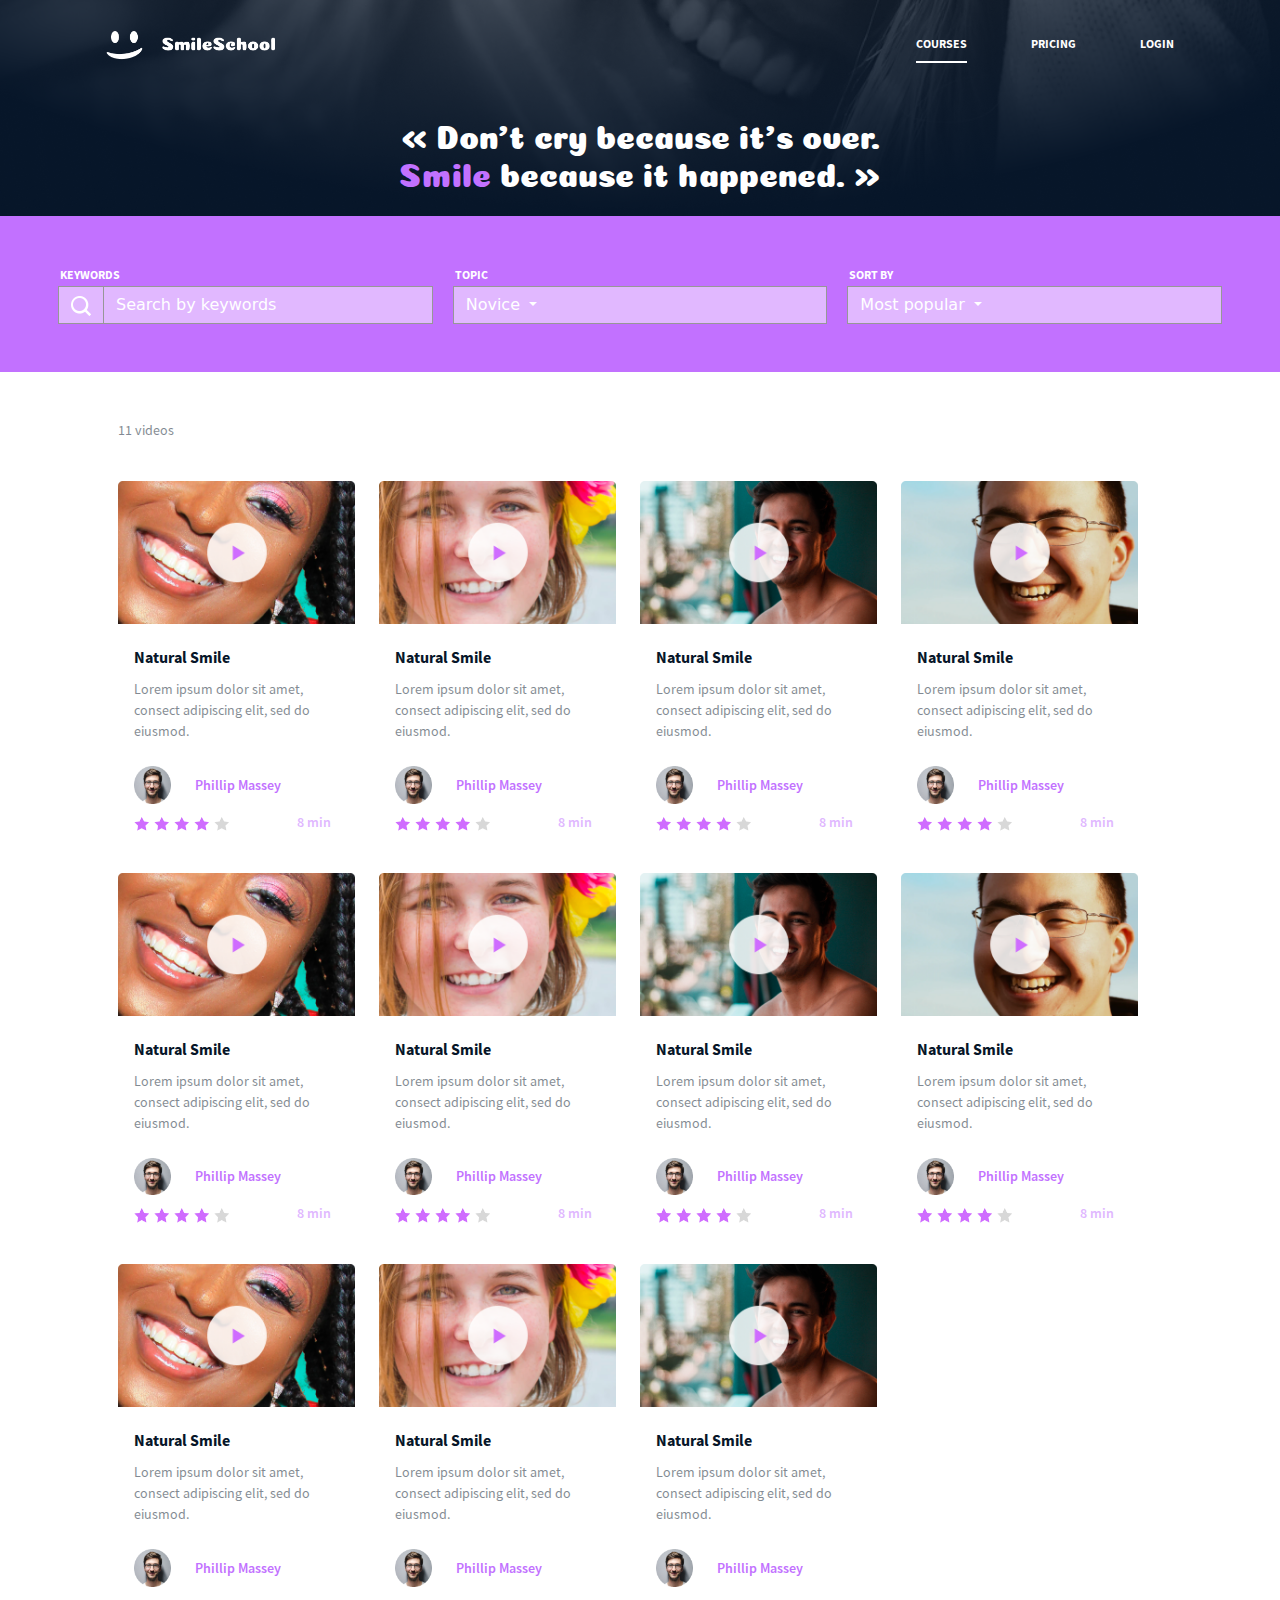
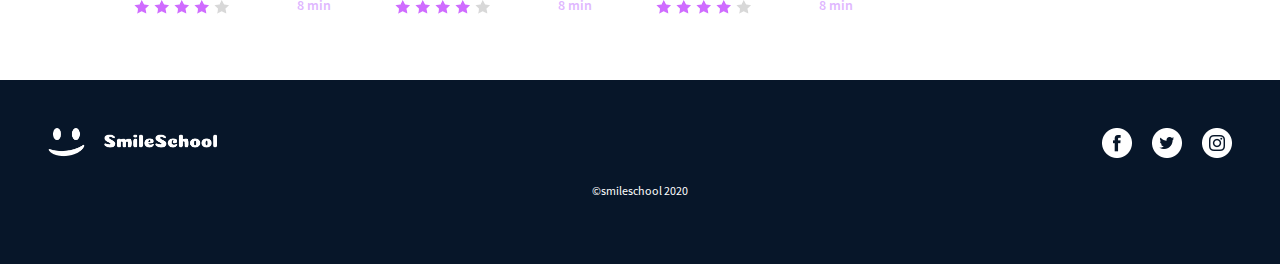
==== 0-courses.html @ b431f972 "nav bar fixes" ====
<!DOCTYPE html>
<html lang="en">

<head>
  <meta charset="UTF-8">
  <meta name="viewport" content="width=device-width, initial-scale=1.0">
  <title>Document</title>
  <link rel="stylesheet" href="styles.css">
  <link href="https://fonts.googleapis.com/css?family=Source+Sans+Pro&display=swap" rel="stylesheet">
  <link href="https://fonts.googleapis.com/css?family=Coiny&display=swap" rel="stylesheet">

  <script src="https://code.jquery.com/jquery-3.4.1.min.js"
    integrity="sha256-CSXorXvZcTkaix6Yvo6HppcZGetbYMGWSFlBw8HfCJo=" crossorigin="anonymous"></script>
  <script src="https://cdn.jsdelivr.net/npm/bootstrap@5.3.3/dist/js/bootstrap.bundle.min.js"
    integrity="sha384-YvpcrYf0tY3lHB60NNkmXc5s9fDVZLESaAA55NDzOxhy9GkcIdslK1eN7N6jIeHz"
    crossorigin="anonymous"></script>
  <script src="https://cdnjs.cloudflare.com/ajax/libs/popper.js/1.12.9/umd/popper.min.js"
    integrity="sha384-ApNbgh9B+Y1QKtv3Rn7W3mgPxhU9K/ScQsAP7hUibX39j7fakFPskvXusvfa0b4Q"
    crossorigin="anonymous"></script>

  <link href="https://cdn.jsdelivr.net/npm/bootstrap@5.3.3/dist/css/bootstrap.min.css" rel="stylesheet"
    integrity="sha384-QWTKZyjpPEjISv5WaRU9OFeRpok6YctnYmDr5pNlyT2bRjXh0JMhjY6hW+ALEwIH" crossorigin="anonymous">
</head>

<body>
  <!--Header-->
  <header class="jumbotron" style="background: url(images/couses-bg.png) center no-repeat;
    background-size: cover;
    height: 216px;">

    <nav class="navbar p-4">
      <div class="container">
        <a class="navbar-brand border-0 mx-4" href="0-homepage.html"><img src="images/logo.png" alt="Logo"></a>
        <ul class="nav nav-underline justify-content-end">
          <li class="nav-item mx-4">
            <a href="0-courses.html" class="nav-link active text-white">COURSES</a>
          </li>
          <li class="nav-item mx-4">
            <a href="0-pricing.html" class="nav-link text-white">PRICING</a>
          </li>
          <li class="nav-item mx-4">
            <a href="link" class="nav-link text-white">LOGIN</a>
          </li>
        </ul>
      </div>
    </nav>

    <!--Banner-->

    <div class="banner container">
      <div class="dont-cry-smile row-center mt-4">
        <h1 class="text-center">« Don’t cry because it’s over.<br>
          <span class="smile-quote">Smile</span> because it happened. »
        </h1>
      </div>






  </header>
  <!--Inputs-->
  <div class="input-section container-fluid p-5 d-flex">


    <div class="col-4">
      <p>KEYWORDS</p>
      <div class="search-by input-group">
        <button type="button" class="mag-button btn" data-bs-toggle="dropdown">
          <img src="images/mag.png" alt="Search">
        </button>
        <input type="text" class="form-control" placeholder="Search by keywords" aria-label="Search by keywords"
          aria-describedby="basic-addon1">
      </div>
    </div>

    <div class="col-4">
      <p>TOPIC</p>
      <div class="novice-dropdown input-group">
        <button type="button" class="btn dropdown-toggle text-start" data-bs-toggle="dropdown">
          Novice
        </button>
        <ul class="dropdown-menu">
          <li><a class="dropdown-item" href="#">Novice</a></li>
          <li><a class="dropdown-item" href="#">Intermediate</a></li>
          <li><a class="dropdown-item" href="#">Expert</a></li>
        </ul>

      </div>
    </div>
    <div class="col-4">
      <p>SORT BY</p>

      <div class="popular-dropdown input-group">
        <button type="button" class="btn dropdown-toggle text-start" data-bs-toggle="dropdown">
          Most popular
        </button>
        <ul class="dropdown-menu">
          <li><a class="dropdown-item" href="#">Most popular</a></li>
          <li><a class="dropdown-item" href="#">Most recent</a></li>
          <li><a class="dropdown-item" href="#">Most viewed</a></li>
        </ul>

      </div>
    </div>
  </div>
  </div>
  </div>


  <!--Video-->
  <div class="container d-flex justify-content-center p-5">
    <div class="video row">
      <p class="eleven-videos">11 videos</p>
      <!--Video Row 1-->
      <div class="four-videos row ">
        <!--Video 1-->
        <div class="video-box col-3">
          <div class="video-img row py-4">
            <img src="images/video1.png" alt="Image 1">
          </div>
          <div class="ms-3">
            <h2>Natural Smile</h2>
            <p class="col-10 pt-1">Lorem ipsum dolor sit amet, consect adipiscing elit, sed do eiusmod.</p>
            <div class="review col">
              <div class="phillip row py-2">
                <img class="col-3" src="images/phillip.png" alt="Image 3">
                <h3 class="col my-auto">Phillip Massey</h3>
              </div>
              <div class="stars-mins row">
                <div class="stars col-8">
                  <img src="images/full_star.png" alt="Star 1">
                  <img src="images/full_star.png" alt="Star 2">
                  <img src="images/full_star.png" alt="Star 3">
                  <img src="images/full_star.png" alt="Star 4">
                  <img src="images/empty_star.png" alt="Star 5">
                </div>
                <div class="min col-4">
                  <p>8 min</p>
                </div>
              </div>
            </div>
          </div>
        </div>
        <!--Video 2-->
        <div class="video-box col-3">
          <div class="video-img row py-4">
            <img src="images/video2.png" alt="Image 1">
          </div>
          <div class="ms-3">
            <h2>Natural Smile</h2>
            <p class="col-10 pt-1">Lorem ipsum dolor sit amet, consect adipiscing elit, sed do eiusmod.</p>
            <div class="review col">
              <div class="phillip row py-2">
                <img class="col-3" src="images/phillip.png" alt="Image 3">
                <h3 class="col my-auto">Phillip Massey</h3>
              </div>
              <div class="stars-mins row">
                <div class="stars col-8">
                  <img src="images/full_star.png" alt="Star 1">
                  <img src="images/full_star.png" alt="Star 2">
                  <img src="images/full_star.png" alt="Star 3">
                  <img src="images/full_star.png" alt="Star 4">
                  <img src="images/empty_star.png" alt="Star 5">
                </div>
                <div class="min col-4">
                  <p>8 min</p>
                </div>
              </div>
            </div>
          </div>
        </div>
        <!--Video 3-->
        <div class="video-box col-3">
          <div class="video-img row py-4">
            <img src="images/video3.png" alt="Image 1">
          </div>
          <div class="ms-3">
            <h2>Natural Smile</h2>
            <p class="col-10 pt-1">Lorem ipsum dolor sit amet, consect adipiscing elit, sed do eiusmod.</p>
            <div class="review col">
              <div class="phillip row py-2">
                <img class="col-3" src="images/phillip.png" alt="Image 3">
                <h3 class="col my-auto">Phillip Massey</h3>
              </div>
              <div class="stars-mins row">
                <div class="stars col-8">
                  <img src="images/full_star.png" alt="Star 1">
                  <img src="images/full_star.png" alt="Star 2">
                  <img src="images/full_star.png" alt="Star 3">
                  <img src="images/full_star.png" alt="Star 4">
                  <img src="images/empty_star.png" alt="Star 5">
                </div>
                <div class="min col-4">
                  <p>8 min</p>
                </div>
              </div>
            </div>
          </div>
        </div>
        <!--Video 4-->
        <div class="video-box col-3">
          <div class="video-img row py-4">
            <img src="images/video4.png" alt="Image 1">
          </div>
          <div class="ms-3">
            <h2>Natural Smile</h2>
            <p class="col-10 pt-1">Lorem ipsum dolor sit amet, consect adipiscing elit, sed do eiusmod.</p>
            <div class="review col">
              <div class="phillip row py-2">
                <img class="col-3" src="images/phillip.png" alt="Image 3">
                <h3 class="col my-auto">Phillip Massey</h3>
              </div>
              <div class="stars-mins row">
                <div class="stars col-8">
                  <img src="images/full_star.png" alt="Star 1">
                  <img src="images/full_star.png" alt="Star 2">
                  <img src="images/full_star.png" alt="Star 3">
                  <img src="images/full_star.png" alt="Star 4">
                  <img src="images/empty_star.png" alt="Star 5">
                </div>
                <div class="min col-4">
                  <p>8 min</p>
                </div>
              </div>
            </div>
          </div>
        </div>
      </div>
      <!--Video Row 2-->
      <div class="four-videos row ">
        <!--Video 1-->
        <div class="video-box col-3">
          <div class="video-img row py-4">
            <img src="images/video1.png" alt="Image 1">
          </div>
          <div class="ms-3">
            <h2>Natural Smile</h2>
            <p class="col-10 pt-1">Lorem ipsum dolor sit amet, consect adipiscing elit, sed do eiusmod.</p>
            <div class="review col">
              <div class="phillip row py-2">
                <img class="col-3" src="images/phillip.png" alt="Image 3">
                <h3 class="col my-auto">Phillip Massey</h3>
              </div>
              <div class="stars-mins row">
                <div class="stars col-8">
                  <img src="images/full_star.png" alt="Star 1">
                  <img src="images/full_star.png" alt="Star 2">
                  <img src="images/full_star.png" alt="Star 3">
                  <img src="images/full_star.png" alt="Star 4">
                  <img src="images/empty_star.png" alt="Star 5">
                </div>
                <div class="min col-4">
                  <p>8 min</p>
                </div>
              </div>
            </div>
          </div>
        </div>
        <!--Video 2-->
        <div class="video-box col-3">
          <div class="video-img row py-4">
            <img src="images/video2.png" alt="Image 1">
          </div>
          <div class="ms-3">
            <h2>Natural Smile</h2>
            <p class="col-10 pt-1">Lorem ipsum dolor sit amet, consect adipiscing elit, sed do eiusmod.</p>
            <div class="review col">
              <div class="phillip row py-2">
                <img class="col-3" src="images/phillip.png" alt="Image 3">
                <h3 class="col my-auto">Phillip Massey</h3>
              </div>
              <div class="stars-mins row">
                <div class="stars col-8">
                  <img src="images/full_star.png" alt="Star 1">
                  <img src="images/full_star.png" alt="Star 2">
                  <img src="images/full_star.png" alt="Star 3">
                  <img src="images/full_star.png" alt="Star 4">
                  <img src="images/empty_star.png" alt="Star 5">
                </div>
                <div class="min col-4">
                  <p>8 min</p>
                </div>
              </div>
            </div>
          </div>
        </div>
        <!--Video 3-->
        <div class="video-box col-3">
          <div class="video-img row py-4">
            <img src="images/video3.png" alt="Image 1">
          </div>
          <div class="ms-3">
            <h2>Natural Smile</h2>
            <p class="col-10 pt-1">Lorem ipsum dolor sit amet, consect adipiscing elit, sed do eiusmod.</p>
            <div class="review col">
              <div class="phillip row py-2">
                <img class="col-3" src="images/phillip.png" alt="Image 3">
                <h3 class="col my-auto">Phillip Massey</h3>
              </div>
              <div class="stars-mins row">
                <div class="stars col-8">
                  <img src="images/full_star.png" alt="Star 1">
                  <img src="images/full_star.png" alt="Star 2">
                  <img src="images/full_star.png" alt="Star 3">
                  <img src="images/full_star.png" alt="Star 4">
                  <img src="images/empty_star.png" alt="Star 5">
                </div>
                <div class="min col-4">
                  <p>8 min</p>
                </div>
              </div>
            </div>
          </div>
        </div>
        <!--Video 4-->
        <div class="video-box col-3">
          <div class="video-img row py-4">
            <img src="images/video4.png" alt="Image 1">
          </div>
          <div class="ms-3">
            <h2>Natural Smile</h2>
            <p class="col-10 pt-1">Lorem ipsum dolor sit amet, consect adipiscing elit, sed do eiusmod.</p>
            <div class="review col">
              <div class="phillip row py-2">
                <img class="col-3" src="images/phillip.png" alt="Image 3">
                <h3 class="col my-auto">Phillip Massey</h3>
              </div>
              <div class="stars-mins row">
                <div class="stars col-8">
                  <img src="images/full_star.png" alt="Star 1">
                  <img src="images/full_star.png" alt="Star 2">
                  <img src="images/full_star.png" alt="Star 3">
                  <img src="images/full_star.png" alt="Star 4">
                  <img src="images/empty_star.png" alt="Star 5">
                </div>
                <div class="min col-4">
                  <p>8 min</p>
                </div>
              </div>
            </div>
          </div>
        </div>
      </div>
      <!--Video Row 3-->
      <div class="four-videos row ">
        <!--Video 1-->
        <div class="video-box col-3">
          <div class="video-img row py-4">
            <img src="images/video1.png" alt="Image 1">
          </div>
          <div class="ms-3">
            <h2>Natural Smile</h2>
            <p class="col-10 pt-1">Lorem ipsum dolor sit amet, consect adipiscing elit, sed do eiusmod.</p>
            <div class="review col">
              <div class="phillip row py-2">
                <img class="col-3" src="images/phillip.png" alt="Image 3">
                <h3 class="col my-auto">Phillip Massey</h3>
              </div>
              <div class="stars-mins row">
                <div class="stars col-8">
                  <img src="images/full_star.png" alt="Star 1">
                  <img src="images/full_star.png" alt="Star 2">
                  <img src="images/full_star.png" alt="Star 3">
                  <img src="images/full_star.png" alt="Star 4">
                  <img src="images/empty_star.png" alt="Star 5">
                </div>
                <div class="min col-4">
                  <p>8 min</p>
                </div>
              </div>
            </div>
          </div>
        </div>
        <!--Video 2-->
        <div class="video-box col-3">
          <div class="video-img row py-4">
            <img src="images/video2.png" alt="Image 1">
          </div>
          <div class="ms-3">
            <h2>Natural Smile</h2>
            <p class="col-10 pt-1">Lorem ipsum dolor sit amet, consect adipiscing elit, sed do eiusmod.</p>
            <div class="review col">
              <div class="phillip row py-2">
                <img class="col-3" src="images/phillip.png" alt="Image 3">
                <h3 class="col my-auto">Phillip Massey</h3>
              </div>
              <div class="stars-mins row">
                <div class="stars col-8">
                  <img src="images/full_star.png" alt="Star 1">
                  <img src="images/full_star.png" alt="Star 2">
                  <img src="images/full_star.png" alt="Star 3">
                  <img src="images/full_star.png" alt="Star 4">
                  <img src="images/empty_star.png" alt="Star 5">
                </div>
                <div class="min col-4">
                  <p>8 min</p>
                </div>
              </div>
            </div>
          </div>
        </div>
        <!--Video 3-->
        <div class="video-box col-3">
          <div class="video-img row py-4">
            <img src="images/video3.png" alt="Image 1">
          </div>
          <div class="ms-3">
            <h2>Natural Smile</h2>
            <p class="col-10 pt-1">Lorem ipsum dolor sit amet, consect adipiscing elit, sed do eiusmod.</p>
            <div class="review col">
              <div class="phillip row py-2">
                <img class="col-3" src="images/phillip.png" alt="Image 3">
                <h3 class="col my-auto">Phillip Massey</h3>
              </div>
              <div class="stars-mins row">
                <div class="stars col-8">
                  <img src="images/full_star.png" alt="Star 1">
                  <img src="images/full_star.png" alt="Star 2">
                  <img src="images/full_star.png" alt="Star 3">
                  <img src="images/full_star.png" alt="Star 4">
                  <img src="images/empty_star.png" alt="Star 5">
                </div>
                <div class="min col-4">
                  <p>8 min</p>
                </div>
              </div>
            </div>
          </div>
        </div>
        <!--Video 4-->

      </div>
    </div>

  </div>




  <!--Footer-->
  <footer>
    <div class="footer container-fluid p-5">
      <div class="row">
        <div class="footer-img col-md-6 d-flex justify-content-start align-items-start ">
          <img src="images/logo.png" alt="Logo">
        </div>
        <div class="links col-md-6 d-flex justify-content-end align-items-start">
          <a href="Link1">
            <img src="images/socialmedia.png" alt="Facebook">
          </a>
        </div>
      </div>
      <div class="row pt-4">
        <div class="col-12 text-center ">
          <p>©smileschool 2020</p>
        </div>
      </div>
    </div>
  </footer>
</body>

</html>
---- styles.css ----
@font-face {
  font-family: 'Source Sans Pro-Regular';
  src: url(fonts/SourceSansPro-Regular.otf);
}


@font-face {
  font-family: 'Source Sans Pro-Bold';
  src: url(fonts/SourceSansPro-Bold.otf);
}

@font-face {
  font-family: 'Source Sans Pro-Semibold';
  src: url(fonts/SourceSansPro-Semibold.otf);
}



@font-face {
  font-family: 'Source Sans Pro-Extralight';
  src: url(fonts/SourceSansPro-ExtraLight.otf);
}

@font-face {
  font-family: 'Source Sans Pro-Light';
  src: url(fonts/SourceSansPro-Light.otf);
}

@font-face {
  font-family: 'Source Sans Pro-LightIt';
  src: url(fonts/SourceSansPro-LightIt.otf);
}


@font-face {
  font-family: 'Source Sans Pro-Black';
  src: url(fonts/SourceSansPro-Black.otf);
}

@font-face {
  font-family: 'Source Sans Pro-It';
  src: url(fonts/SourceSansPro-It.otf);
}

h1,
h2,
h3,
p {
  font-weight: none;
  font-style: none;
  text-decoration: none;


}


.jumbotron {
  background: url(images/background.png) fixed center no-repeat;
  background-size: cover;
  height: 1093px;

}

.navbar-brand img {
  width: 169px;
  height: 30px;
}


.nav a {
  font-family: 'Source Sans Pro-Bold';
  font-size: 12px;
}

.banner h1 {
  font-family: 'Source Sans Pro-Bold';

}

.three-words p {
  font-family: 'Source Sans Pro-Bold';

}

.banner button {
  background-color: #C271FF;
}

.banner li {
  text-decoration: none;
}



.three-words p {
  font-size: 16px;
}

.learn {
  font-family: 'Source Sans Pro-Bold';
  font-size: 32px;
  color: #C271FF;
}

.from-the-pros {
  font-family: 'Source Sans Pro-Light';
  font-size: 32px;
}

.four-pros h3 {
  font-family: 'Source Sans Pro-Black';
  font-size: 18px;
}

.four-pros p {
  font-family: 'Source Sans Pro-Regular';
  font-size: 16px;

}

.pro-description {
  width: 180px;
  text-align: center;
  margin: 0 auto;
}

.testimonial {
  background-color: #C271FF;
}

.testimonial i,
blockquote {
  font-family: 'Source Sans Pro-Regular';
  font-size: 22px;
}

.testimonial p {
  font-family: 'Source Sans Pro-Bold';
  font-size: 22px;
}

.video h1 {
  font-family: 'Source Sans Pro-ExtraLight';
  font-size: 32px;
  color: #071629;
}

.video span {
  font-family: 'Source Sans Pro-Bold';
  font-size: 32px;
  color: #C271FF;
}

.video h2 {
  font-family: 'Source Sans Pro-Bold';
  font-size: 16px;
  color: #071629;
}

.video p {
  font-family: 'Source Sans Pro-Regular';
  font-size: 14px;
  color: #071629;
  opacity: 50.16%;
}

.video h3 {
  font-family: 'Source Sans Pro-SemiBold';
  font-size: 14px;
  color: #C271FF;
}

.stars-mins p {
  font-family: 'Source Sans Pro-SemiBold';
  font-size: 14px;
  color: #C271FF;
}



.stars-mins img {
  max-width: 15px;
  max-height: 15px;
}

.membership {
  background-color: #071629;
}

.free-membership h1 {
  font-family: 'Source Sans Pro-ExtraLight';
  font-size: 32px;
  color: #FFFFFF;
}

.free-membership span {
  font-family: 'Source Sans Pro-Bold';
  font-size: 32px;
  color: #C271FF;
}

.smile-onebox h2 {
  font-family: 'Source Sans Pro-SemiBold';
  font-size: 18px;
  color: #FFFFFF;
}

.smile-onebox p {
  font-family: 'Source Sans Pro-Regular';
  font-size: 14px;
  color: #FFFFFF;
}

.membership-box button {
  background-color: #C271FF;
}

.smileys img {
  width: 43px;
}

.faq {
  background-color: #F2F2F2;
}

.carousel-control-prev img,
.carousel-control-next img {
  width: 40px;
  height: 80px;
}

.footer {
  background-color: #071629;
}

.footer p {
  color: #FFFFFF;
  font-size: 12px;
  font-family: 'Source Sans Pro-Regular';
}

.footer-img img {
  width: 169px;
  height: 30px;
}

.links img {
  width: 130px;
  height: 30px;
}

.pricing-banner h1 {
  font-family: 'Source Sans Pro-Bold';
  font-size: 32px;
}

.pricing-smiley {
  width: 37px;
  height: 30px;
}

.pricing-banner span {
  font-family: 'coiny';
  font-size: 32px;
}

.go-pro h2 {
  font-family: 'Source Sans Pro-Bold';
  font-size: 60px;

}

.table {
  --bs-table-bg: transparent !important;
  --bs-table-border-color: #979797 !important;
  --bs-table-color: #FFFFFF !important;
  font-family: 'Source Sans Pro-Regular';
  font-size: 18px;
}

.table button {
  background-color: #C271FF;
}

.money {
  font-family: 'Source Sans Pro-Bold';
  font-size: 44px;
  text-align: center;
}

.per-mo {
  font-family: 'Source Sans Pro-Regular';
  font-size: 12px;
  text-align: center;
}

.table img {
  width: 28px;
  height: 28px;
  ;
}

.signal img {
  width: 88px;
  height: 35px;
}

.pricing-table table tr:nth-child(1),
.pricing-table table tr:nth-child(2),
.pricing-table table tr:nth-child(3) {
  border-top: none;
  border-bottom: none;
}

.pricing-table table tr:nth-child(1) td,
.pricing-table table tr:nth-child(2) td,
.pricing-table table tr:nth-child(3) td {
  border-top: none;
  border-bottom: none;
}

.bordered-row {
  border-bottom: 1px solid #979797 !important;
}

.faq-box h1 {
  font-family: 'Source Sans Pro-Light';
  font-size: 60px;
}

.faq-box h2 {
  font-family: 'Source Sans Pro-Bold';
  font-size: 16px;
}

.faq-box p {
  font-family: 'Source Sans Pro-Regular';
  font-size: 14px;
  color: #071629;
  opacity: 50%;
}


.dont-cry-smile h1 {
  font-family: 'coiny';
  font-size: 32px;
  color: #FFFFFF;
}

.dont-cry-smile span {
  font-family: 'coiny';
  font-size: 32px;
  color: #C271FF;
}

form {
  color: #FFFFFF !important;
}

.input-section {
  background-color: #C271FF;
}

.form-control {
  background-color: rgba(255, 255, 255, 0.5) !important;
  border-color: #979797 !important;
  border-radius: 0 !important;
}

.mag-button img {
  width: 20px;
  height: 20px;
}

.mag-button {
  background-color: rgba(255, 255, 255, 0.5) !important;
  border-color: #979797 !important;
  border-radius: 0 !important;
}

.input-group-text {
  background-color: rgba(255, 255, 255, 0.5) !important;
  border-color: #979797 !important;
  border-radius: 0 !important;
}



.novice-dropdown button {
  background-color: rgba(255, 255, 255, 0.5) !important;
  border-color: #979797 !important;
  border-radius: 0 !important;
  color: #FFFFFF !important;
}

.popular-dropdown button {
  background-color: rgba(255, 255, 255, 0.5) !important;
  border-color: #979797 !important;
  border-radius: 0 !important;
  color: #FFFFFF !important;
}

.input-section p {
  font-family: 'Source Sans Pro-Bold';
  font-size: 12px;
  color: #FFFFFF;
  margin: 2px;
}

.form-control::placeholder {
  color: #FFFFFF !important;
}

.novice-dropdown button,
.popular-dropdown button {
  width: 100% !important;
}


.input-section {
  display: flex;
  justify-content: space-between;
}

.input-section .col-4 {
  flex: 1;
  margin: 0 10px;
}

.input-section p {
  text-align: start;
}

.input-section .input-group {
  width: 100%;
}

.eleven-videos p {
  font-family: 'Source Sans Pro-Regular';
  font-size: 16px;
  color: #071629;
  opacity: 29%;
}

::active {
  color: #C271FF;
}
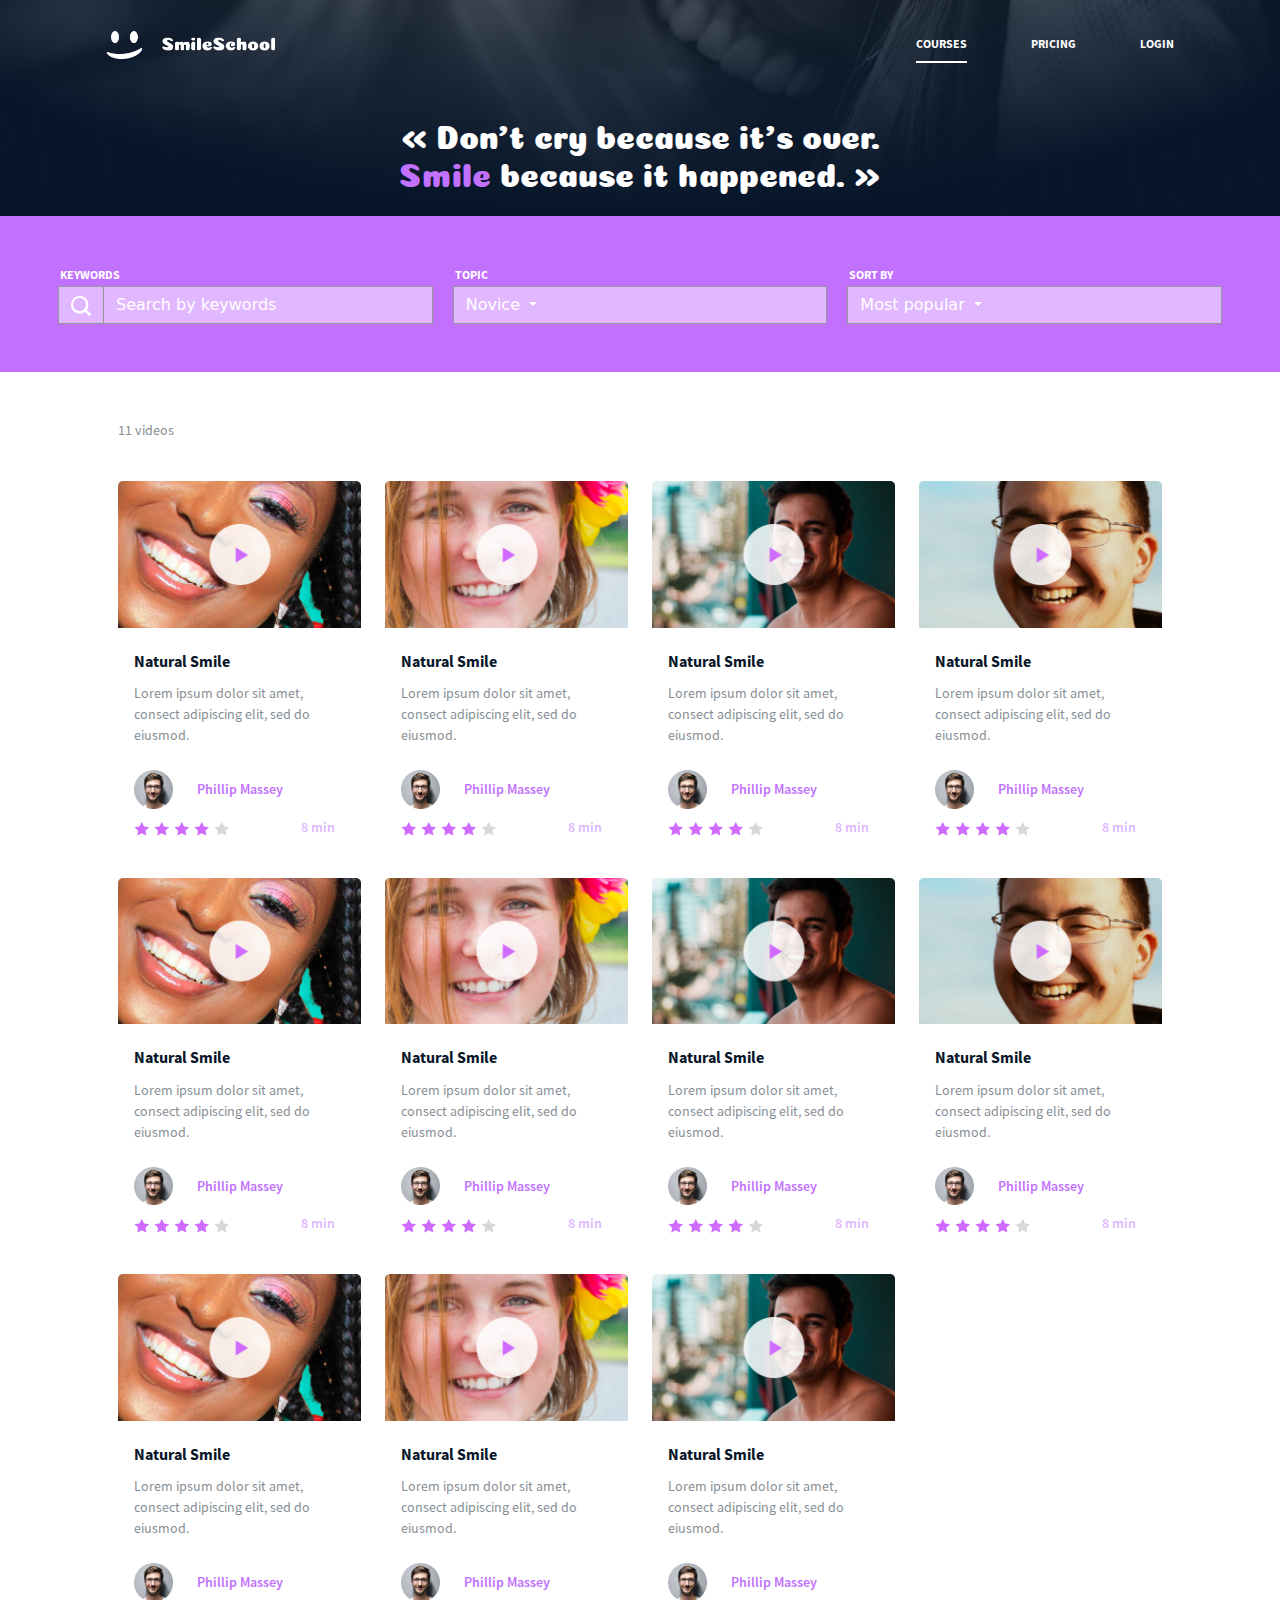
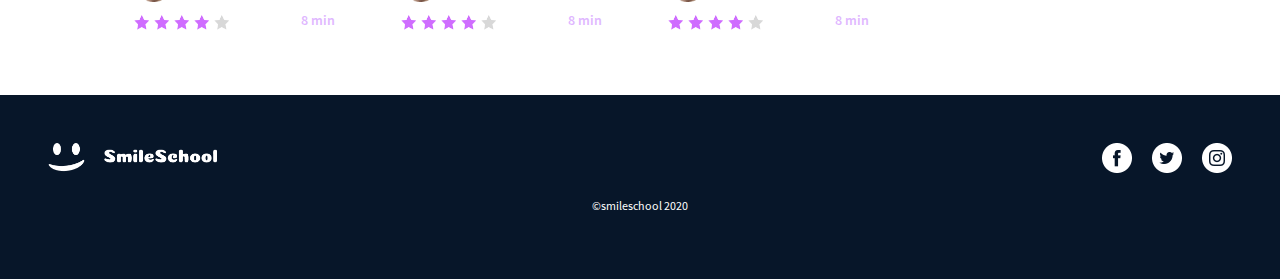
==== commit 2d5143f4: "responsive row for all devices" ====
--- a/0-courses.html
+++ b/0-courses.html
@@ -114,324 +114,321 @@
     <div class="video row">
       <p class="eleven-videos">11 videos</p>
       <!--Video Row 1-->
-      <div class="four-videos row ">
-        <!--Video 1-->
-        <div class="video-box col-3">
-          <div class="video-img row py-4">
-            <img src="images/video1.png" alt="Image 1">
-          </div>
-          <div class="ms-3">
-            <h2>Natural Smile</h2>
-            <p class="col-10 pt-1">Lorem ipsum dolor sit amet, consect adipiscing elit, sed do eiusmod.</p>
-            <div class="review col">
-              <div class="phillip row py-2">
-                <img class="col-3" src="images/phillip.png" alt="Image 3">
-                <h3 class="col my-auto">Phillip Massey</h3>
-              </div>
-              <div class="stars-mins row">
-                <div class="stars col-8">
-                  <img src="images/full_star.png" alt="Star 1">
-                  <img src="images/full_star.png" alt="Star 2">
-                  <img src="images/full_star.png" alt="Star 3">
-                  <img src="images/full_star.png" alt="Star 4">
-                  <img src="images/empty_star.png" alt="Star 5">
-                </div>
-                <div class="min col-4">
-                  <p>8 min</p>
-                </div>
-              </div>
-            </div>
-          </div>
-        </div>
-        <!--Video 2-->
-        <div class="video-box col-3">
-          <div class="video-img row py-4">
-            <img src="images/video2.png" alt="Image 1">
-          </div>
-          <div class="ms-3">
-            <h2>Natural Smile</h2>
-            <p class="col-10 pt-1">Lorem ipsum dolor sit amet, consect adipiscing elit, sed do eiusmod.</p>
-            <div class="review col">
-              <div class="phillip row py-2">
-                <img class="col-3" src="images/phillip.png" alt="Image 3">
-                <h3 class="col my-auto">Phillip Massey</h3>
-              </div>
-              <div class="stars-mins row">
-                <div class="stars col-8">
-                  <img src="images/full_star.png" alt="Star 1">
-                  <img src="images/full_star.png" alt="Star 2">
-                  <img src="images/full_star.png" alt="Star 3">
-                  <img src="images/full_star.png" alt="Star 4">
-                  <img src="images/empty_star.png" alt="Star 5">
-                </div>
-                <div class="min col-4">
-                  <p>8 min</p>
-                </div>
-              </div>
-            </div>
-          </div>
-        </div>
-        <!--Video 3-->
-        <div class="video-box col-3">
-          <div class="video-img row py-4">
-            <img src="images/video3.png" alt="Image 1">
-          </div>
-          <div class="ms-3">
-            <h2>Natural Smile</h2>
-            <p class="col-10 pt-1">Lorem ipsum dolor sit amet, consect adipiscing elit, sed do eiusmod.</p>
-            <div class="review col">
-              <div class="phillip row py-2">
-                <img class="col-3" src="images/phillip.png" alt="Image 3">
-                <h3 class="col my-auto">Phillip Massey</h3>
-              </div>
-              <div class="stars-mins row">
-                <div class="stars col-8">
-                  <img src="images/full_star.png" alt="Star 1">
-                  <img src="images/full_star.png" alt="Star 2">
-                  <img src="images/full_star.png" alt="Star 3">
-                  <img src="images/full_star.png" alt="Star 4">
-                  <img src="images/empty_star.png" alt="Star 5">
-                </div>
-                <div class="min col-4">
-                  <p>8 min</p>
-                </div>
-              </div>
-            </div>
-          </div>
-        </div>
-        <!--Video 4-->
-        <div class="video-box col-3">
-          <div class="video-img row py-4">
-            <img src="images/video4.png" alt="Image 1">
-          </div>
-          <div class="ms-3">
-            <h2>Natural Smile</h2>
-            <p class="col-10 pt-1">Lorem ipsum dolor sit amet, consect adipiscing elit, sed do eiusmod.</p>
-            <div class="review col">
-              <div class="phillip row py-2">
-                <img class="col-3" src="images/phillip.png" alt="Image 3">
-                <h3 class="col my-auto">Phillip Massey</h3>
-              </div>
-              <div class="stars-mins row">
-                <div class="stars col-8">
-                  <img src="images/full_star.png" alt="Star 1">
-                  <img src="images/full_star.png" alt="Star 2">
-                  <img src="images/full_star.png" alt="Star 3">
-                  <img src="images/full_star.png" alt="Star 4">
-                  <img src="images/empty_star.png" alt="Star 5">
-                </div>
-                <div class="min col-4">
-                  <p>8 min</p>
-                </div>
-              </div>
-            </div>
-          </div>
-        </div>
-      </div>
+      <!--Video 1-->
+      <div class="video-box col-lg-3 col-md-4 col-sm-12">
+        <div class="video-img row py-4">
+          <img src="images/video1.png" alt="Image 1">
+        </div>
+        <div class="ms-3">
+          <h2>Natural Smile</h2>
+          <p class="col-10 pt-1">Lorem ipsum dolor sit amet, consect adipiscing elit, sed do eiusmod.</p>
+          <div class="review col">
+            <div class="phillip row py-2">
+              <img class="col-3" src="images/phillip.png" alt="Image 3">
+              <h3 class="col my-auto">Phillip Massey</h3>
+            </div>
+            <div class="stars-mins row">
+              <div class="stars col-8">
+                <img src="images/full_star.png" alt="Star 1">
+                <img src="images/full_star.png" alt="Star 2">
+                <img src="images/full_star.png" alt="Star 3">
+                <img src="images/full_star.png" alt="Star 4">
+                <img src="images/empty_star.png" alt="Star 5">
+              </div>
+              <div class="min col-4">
+                <p>8 min</p>
+              </div>
+            </div>
+          </div>
+        </div>
+      </div>
+      <!--Video 2-->
+      <div class="video-box col-lg-3 col-md-4 col-sm-12">
+        <div class="video-img row py-4">
+          <img src="images/video2.png" alt="Image 1">
+        </div>
+        <div class="ms-3">
+          <h2>Natural Smile</h2>
+          <p class="col-10 pt-1">Lorem ipsum dolor sit amet, consect adipiscing elit, sed do eiusmod.</p>
+          <div class="review col">
+            <div class="phillip row py-2">
+              <img class="col-3" src="images/phillip.png" alt="Image 3">
+              <h3 class="col my-auto">Phillip Massey</h3>
+            </div>
+            <div class="stars-mins row">
+              <div class="stars col-8">
+                <img src="images/full_star.png" alt="Star 1">
+                <img src="images/full_star.png" alt="Star 2">
+                <img src="images/full_star.png" alt="Star 3">
+                <img src="images/full_star.png" alt="Star 4">
+                <img src="images/empty_star.png" alt="Star 5">
+              </div>
+              <div class="min col-4">
+                <p>8 min</p>
+              </div>
+            </div>
+          </div>
+        </div>
+      </div>
+      <!--Video 3-->
+      <div class="video-box col-lg-3 col-md-4 col-sm-12">
+        <div class="video-img row py-4">
+          <img src="images/video3.png" alt="Image 1">
+        </div>
+        <div class="ms-3">
+          <h2>Natural Smile</h2>
+          <p class="col-10 pt-1">Lorem ipsum dolor sit amet, consect adipiscing elit, sed do eiusmod.</p>
+          <div class="review col">
+            <div class="phillip row py-2">
+              <img class="col-3" src="images/phillip.png" alt="Image 3">
+              <h3 class="col my-auto">Phillip Massey</h3>
+            </div>
+            <div class="stars-mins row">
+              <div class="stars col-8">
+                <img src="images/full_star.png" alt="Star 1">
+                <img src="images/full_star.png" alt="Star 2">
+                <img src="images/full_star.png" alt="Star 3">
+                <img src="images/full_star.png" alt="Star 4">
+                <img src="images/empty_star.png" alt="Star 5">
+              </div>
+              <div class="min col-4">
+                <p>8 min</p>
+              </div>
+            </div>
+          </div>
+        </div>
+      </div>
+      <!--Video 4-->
+      <div class="video-box col-lg-3 col-md-4 col-sm-12">
+        <div class="video-img row py-4">
+          <img src="images/video4.png" alt="Image 1">
+        </div>
+        <div class="ms-3">
+          <h2>Natural Smile</h2>
+          <p class="col-10 pt-1">Lorem ipsum dolor sit amet, consect adipiscing elit, sed do eiusmod.</p>
+          <div class="review col">
+            <div class="phillip row py-2">
+              <img class="col-3" src="images/phillip.png" alt="Image 3">
+              <h3 class="col my-auto">Phillip Massey</h3>
+            </div>
+            <div class="stars-mins row">
+              <div class="stars col-8">
+                <img src="images/full_star.png" alt="Star 1">
+                <img src="images/full_star.png" alt="Star 2">
+                <img src="images/full_star.png" alt="Star 3">
+                <img src="images/full_star.png" alt="Star 4">
+                <img src="images/empty_star.png" alt="Star 5">
+              </div>
+              <div class="min col-4">
+                <p>8 min</p>
+              </div>
+            </div>
+          </div>
+        </div>
+      </div>
+
       <!--Video Row 2-->
-      <div class="four-videos row ">
-        <!--Video 1-->
-        <div class="video-box col-3">
-          <div class="video-img row py-4">
-            <img src="images/video1.png" alt="Image 1">
-          </div>
-          <div class="ms-3">
-            <h2>Natural Smile</h2>
-            <p class="col-10 pt-1">Lorem ipsum dolor sit amet, consect adipiscing elit, sed do eiusmod.</p>
-            <div class="review col">
-              <div class="phillip row py-2">
-                <img class="col-3" src="images/phillip.png" alt="Image 3">
-                <h3 class="col my-auto">Phillip Massey</h3>
-              </div>
-              <div class="stars-mins row">
-                <div class="stars col-8">
-                  <img src="images/full_star.png" alt="Star 1">
-                  <img src="images/full_star.png" alt="Star 2">
-                  <img src="images/full_star.png" alt="Star 3">
-                  <img src="images/full_star.png" alt="Star 4">
-                  <img src="images/empty_star.png" alt="Star 5">
-                </div>
-                <div class="min col-4">
-                  <p>8 min</p>
-                </div>
-              </div>
-            </div>
-          </div>
-        </div>
-        <!--Video 2-->
-        <div class="video-box col-3">
-          <div class="video-img row py-4">
-            <img src="images/video2.png" alt="Image 1">
-          </div>
-          <div class="ms-3">
-            <h2>Natural Smile</h2>
-            <p class="col-10 pt-1">Lorem ipsum dolor sit amet, consect adipiscing elit, sed do eiusmod.</p>
-            <div class="review col">
-              <div class="phillip row py-2">
-                <img class="col-3" src="images/phillip.png" alt="Image 3">
-                <h3 class="col my-auto">Phillip Massey</h3>
-              </div>
-              <div class="stars-mins row">
-                <div class="stars col-8">
-                  <img src="images/full_star.png" alt="Star 1">
-                  <img src="images/full_star.png" alt="Star 2">
-                  <img src="images/full_star.png" alt="Star 3">
-                  <img src="images/full_star.png" alt="Star 4">
-                  <img src="images/empty_star.png" alt="Star 5">
-                </div>
-                <div class="min col-4">
-                  <p>8 min</p>
-                </div>
-              </div>
-            </div>
-          </div>
-        </div>
-        <!--Video 3-->
-        <div class="video-box col-3">
-          <div class="video-img row py-4">
-            <img src="images/video3.png" alt="Image 1">
-          </div>
-          <div class="ms-3">
-            <h2>Natural Smile</h2>
-            <p class="col-10 pt-1">Lorem ipsum dolor sit amet, consect adipiscing elit, sed do eiusmod.</p>
-            <div class="review col">
-              <div class="phillip row py-2">
-                <img class="col-3" src="images/phillip.png" alt="Image 3">
-                <h3 class="col my-auto">Phillip Massey</h3>
-              </div>
-              <div class="stars-mins row">
-                <div class="stars col-8">
-                  <img src="images/full_star.png" alt="Star 1">
-                  <img src="images/full_star.png" alt="Star 2">
-                  <img src="images/full_star.png" alt="Star 3">
-                  <img src="images/full_star.png" alt="Star 4">
-                  <img src="images/empty_star.png" alt="Star 5">
-                </div>
-                <div class="min col-4">
-                  <p>8 min</p>
-                </div>
-              </div>
-            </div>
-          </div>
-        </div>
-        <!--Video 4-->
-        <div class="video-box col-3">
-          <div class="video-img row py-4">
-            <img src="images/video4.png" alt="Image 1">
-          </div>
-          <div class="ms-3">
-            <h2>Natural Smile</h2>
-            <p class="col-10 pt-1">Lorem ipsum dolor sit amet, consect adipiscing elit, sed do eiusmod.</p>
-            <div class="review col">
-              <div class="phillip row py-2">
-                <img class="col-3" src="images/phillip.png" alt="Image 3">
-                <h3 class="col my-auto">Phillip Massey</h3>
-              </div>
-              <div class="stars-mins row">
-                <div class="stars col-8">
-                  <img src="images/full_star.png" alt="Star 1">
-                  <img src="images/full_star.png" alt="Star 2">
-                  <img src="images/full_star.png" alt="Star 3">
-                  <img src="images/full_star.png" alt="Star 4">
-                  <img src="images/empty_star.png" alt="Star 5">
-                </div>
-                <div class="min col-4">
-                  <p>8 min</p>
-                </div>
-              </div>
-            </div>
-          </div>
-        </div>
-      </div>
+      <!--Video 1-->
+      <div class="video-box col-lg-3 col-md-4 col-sm-12">
+        <div class="video-img row py-4">
+          <img src="images/video1.png" alt="Image 1">
+        </div>
+        <div class="ms-3">
+          <h2>Natural Smile</h2>
+          <p class="col-10 pt-1">Lorem ipsum dolor sit amet, consect adipiscing elit, sed do eiusmod.</p>
+          <div class="review col">
+            <div class="phillip row py-2">
+              <img class="col-3" src="images/phillip.png" alt="Image 3">
+              <h3 class="col my-auto">Phillip Massey</h3>
+            </div>
+            <div class="stars-mins row">
+              <div class="stars col-8">
+                <img src="images/full_star.png" alt="Star 1">
+                <img src="images/full_star.png" alt="Star 2">
+                <img src="images/full_star.png" alt="Star 3">
+                <img src="images/full_star.png" alt="Star 4">
+                <img src="images/empty_star.png" alt="Star 5">
+              </div>
+              <div class="min col-4">
+                <p>8 min</p>
+              </div>
+            </div>
+          </div>
+        </div>
+      </div>
+      <!--Video 2-->
+      <div class="video-box col-lg-3 col-md-4 col-sm-12">
+        <div class="video-img row py-4">
+          <img src="images/video2.png" alt="Image 1">
+        </div>
+        <div class="ms-3">
+          <h2>Natural Smile</h2>
+          <p class="col-10 pt-1">Lorem ipsum dolor sit amet, consect adipiscing elit, sed do eiusmod.</p>
+          <div class="review col">
+            <div class="phillip row py-2">
+              <img class="col-3" src="images/phillip.png" alt="Image 3">
+              <h3 class="col my-auto">Phillip Massey</h3>
+            </div>
+            <div class="stars-mins row">
+              <div class="stars col-8">
+                <img src="images/full_star.png" alt="Star 1">
+                <img src="images/full_star.png" alt="Star 2">
+                <img src="images/full_star.png" alt="Star 3">
+                <img src="images/full_star.png" alt="Star 4">
+                <img src="images/empty_star.png" alt="Star 5">
+              </div>
+              <div class="min col-4">
+                <p>8 min</p>
+              </div>
+            </div>
+          </div>
+        </div>
+      </div>
+      <!--Video 3-->
+      <div class="video-box col-lg-3 col-md-4 col-sm-12">
+        <div class="video-img row py-4">
+          <img src="images/video3.png" alt="Image 1">
+        </div>
+        <div class="ms-3">
+          <h2>Natural Smile</h2>
+          <p class="col-10 pt-1">Lorem ipsum dolor sit amet, consect adipiscing elit, sed do eiusmod.</p>
+          <div class="review col">
+            <div class="phillip row py-2">
+              <img class="col-3" src="images/phillip.png" alt="Image 3">
+              <h3 class="col my-auto">Phillip Massey</h3>
+            </div>
+            <div class="stars-mins row">
+              <div class="stars col-8">
+                <img src="images/full_star.png" alt="Star 1">
+                <img src="images/full_star.png" alt="Star 2">
+                <img src="images/full_star.png" alt="Star 3">
+                <img src="images/full_star.png" alt="Star 4">
+                <img src="images/empty_star.png" alt="Star 5">
+              </div>
+              <div class="min col-4">
+                <p>8 min</p>
+              </div>
+            </div>
+          </div>
+        </div>
+      </div>
+      <!--Video 4-->
+      <div class="video-box col-lg-3 col-md-4 col-sm-12">
+        <div class="video-img row py-4">
+          <img src="images/video4.png" alt="Image 1">
+        </div>
+        <div class="ms-3">
+          <h2>Natural Smile</h2>
+          <p class="col-10 pt-1">Lorem ipsum dolor sit amet, consect adipiscing elit, sed do eiusmod.</p>
+          <div class="review col">
+            <div class="phillip row py-2">
+              <img class="col-3" src="images/phillip.png" alt="Image 3">
+              <h3 class="col my-auto">Phillip Massey</h3>
+            </div>
+            <div class="stars-mins row">
+              <div class="stars col-8">
+                <img src="images/full_star.png" alt="Star 1">
+                <img src="images/full_star.png" alt="Star 2">
+                <img src="images/full_star.png" alt="Star 3">
+                <img src="images/full_star.png" alt="Star 4">
+                <img src="images/empty_star.png" alt="Star 5">
+              </div>
+              <div class="min col-4">
+                <p>8 min</p>
+              </div>
+            </div>
+          </div>
+        </div>
+      </div>
+
       <!--Video Row 3-->
-      <div class="four-videos row ">
-        <!--Video 1-->
-        <div class="video-box col-3">
-          <div class="video-img row py-4">
-            <img src="images/video1.png" alt="Image 1">
-          </div>
-          <div class="ms-3">
-            <h2>Natural Smile</h2>
-            <p class="col-10 pt-1">Lorem ipsum dolor sit amet, consect adipiscing elit, sed do eiusmod.</p>
-            <div class="review col">
-              <div class="phillip row py-2">
-                <img class="col-3" src="images/phillip.png" alt="Image 3">
-                <h3 class="col my-auto">Phillip Massey</h3>
-              </div>
-              <div class="stars-mins row">
-                <div class="stars col-8">
-                  <img src="images/full_star.png" alt="Star 1">
-                  <img src="images/full_star.png" alt="Star 2">
-                  <img src="images/full_star.png" alt="Star 3">
-                  <img src="images/full_star.png" alt="Star 4">
-                  <img src="images/empty_star.png" alt="Star 5">
-                </div>
-                <div class="min col-4">
-                  <p>8 min</p>
-                </div>
-              </div>
-            </div>
-          </div>
-        </div>
-        <!--Video 2-->
-        <div class="video-box col-3">
-          <div class="video-img row py-4">
-            <img src="images/video2.png" alt="Image 1">
-          </div>
-          <div class="ms-3">
-            <h2>Natural Smile</h2>
-            <p class="col-10 pt-1">Lorem ipsum dolor sit amet, consect adipiscing elit, sed do eiusmod.</p>
-            <div class="review col">
-              <div class="phillip row py-2">
-                <img class="col-3" src="images/phillip.png" alt="Image 3">
-                <h3 class="col my-auto">Phillip Massey</h3>
-              </div>
-              <div class="stars-mins row">
-                <div class="stars col-8">
-                  <img src="images/full_star.png" alt="Star 1">
-                  <img src="images/full_star.png" alt="Star 2">
-                  <img src="images/full_star.png" alt="Star 3">
-                  <img src="images/full_star.png" alt="Star 4">
-                  <img src="images/empty_star.png" alt="Star 5">
-                </div>
-                <div class="min col-4">
-                  <p>8 min</p>
-                </div>
-              </div>
-            </div>
-          </div>
-        </div>
-        <!--Video 3-->
-        <div class="video-box col-3">
-          <div class="video-img row py-4">
-            <img src="images/video3.png" alt="Image 1">
-          </div>
-          <div class="ms-3">
-            <h2>Natural Smile</h2>
-            <p class="col-10 pt-1">Lorem ipsum dolor sit amet, consect adipiscing elit, sed do eiusmod.</p>
-            <div class="review col">
-              <div class="phillip row py-2">
-                <img class="col-3" src="images/phillip.png" alt="Image 3">
-                <h3 class="col my-auto">Phillip Massey</h3>
-              </div>
-              <div class="stars-mins row">
-                <div class="stars col-8">
-                  <img src="images/full_star.png" alt="Star 1">
-                  <img src="images/full_star.png" alt="Star 2">
-                  <img src="images/full_star.png" alt="Star 3">
-                  <img src="images/full_star.png" alt="Star 4">
-                  <img src="images/empty_star.png" alt="Star 5">
-                </div>
-                <div class="min col-4">
-                  <p>8 min</p>
-                </div>
-              </div>
-            </div>
-          </div>
-        </div>
-        <!--Video 4-->
-
-      </div>
+      <!--Video 1-->
+      <div class="video-box col-lg-3 col-md-4 col-sm-12">
+        <div class="video-img row py-4">
+          <img src="images/video1.png" alt="Image 1">
+        </div>
+        <div class="ms-3">
+          <h2>Natural Smile</h2>
+          <p class="col-10 pt-1">Lorem ipsum dolor sit amet, consect adipiscing elit, sed do eiusmod.</p>
+          <div class="review col">
+            <div class="phillip row py-2">
+              <img class="col-3" src="images/phillip.png" alt="Image 3">
+              <h3 class="col my-auto">Phillip Massey</h3>
+            </div>
+            <div class="stars-mins row">
+              <div class="stars col-8">
+                <img src="images/full_star.png" alt="Star 1">
+                <img src="images/full_star.png" alt="Star 2">
+                <img src="images/full_star.png" alt="Star 3">
+                <img src="images/full_star.png" alt="Star 4">
+                <img src="images/empty_star.png" alt="Star 5">
+              </div>
+              <div class="min col-4">
+                <p>8 min</p>
+              </div>
+            </div>
+          </div>
+        </div>
+      </div>
+      <!--Video 2-->
+      <div class="video-box col-lg-3 col-md-4 col-sm-12">
+        <div class="video-img row py-4">
+          <img src="images/video2.png" alt="Image 1">
+        </div>
+        <div class="ms-3">
+          <h2>Natural Smile</h2>
+          <p class="col-10 pt-1">Lorem ipsum dolor sit amet, consect adipiscing elit, sed do eiusmod.</p>
+          <div class="review col">
+            <div class="phillip row py-2">
+              <img class="col-3" src="images/phillip.png" alt="Image 3">
+              <h3 class="col my-auto">Phillip Massey</h3>
+            </div>
+            <div class="stars-mins row">
+              <div class="stars col-8">
+                <img src="images/full_star.png" alt="Star 1">
+                <img src="images/full_star.png" alt="Star 2">
+                <img src="images/full_star.png" alt="Star 3">
+                <img src="images/full_star.png" alt="Star 4">
+                <img src="images/empty_star.png" alt="Star 5">
+              </div>
+              <div class="min col-4">
+                <p>8 min</p>
+              </div>
+            </div>
+          </div>
+        </div>
+      </div>
+      <!--Video 3-->
+      <div class="video-box col-lg-3 col-md-4 col-sm-12">
+        <div class="video-img row py-4">
+          <img src="images/video3.png" alt="Image 1">
+        </div>
+        <div class="ms-3">
+          <h2>Natural Smile</h2>
+          <p class="col-10 pt-1">Lorem ipsum dolor sit amet, consect adipiscing elit, sed do eiusmod.</p>
+          <div class="review col">
+            <div class="phillip row py-2">
+              <img class="col-3" src="images/phillip.png" alt="Image 3">
+              <h3 class="col my-auto">Phillip Massey</h3>
+            </div>
+            <div class="stars-mins row">
+              <div class="stars col-8">
+                <img src="images/full_star.png" alt="Star 1">
+                <img src="images/full_star.png" alt="Star 2">
+                <img src="images/full_star.png" alt="Star 3">
+                <img src="images/full_star.png" alt="Star 4">
+                <img src="images/empty_star.png" alt="Star 5">
+              </div>
+              <div class="min col-4">
+                <p>8 min</p>
+              </div>
+            </div>
+          </div>
+        </div>
+      </div>
+      <!--Video 4-->
+
+
     </div>
 
   </div>
--- a/styles.css
+++ b/styles.css
@@ -441,7 +441,3 @@
   color: #071629;
   opacity: 29%;
 }
-
-::active {
-  color: #C271FF;
-}
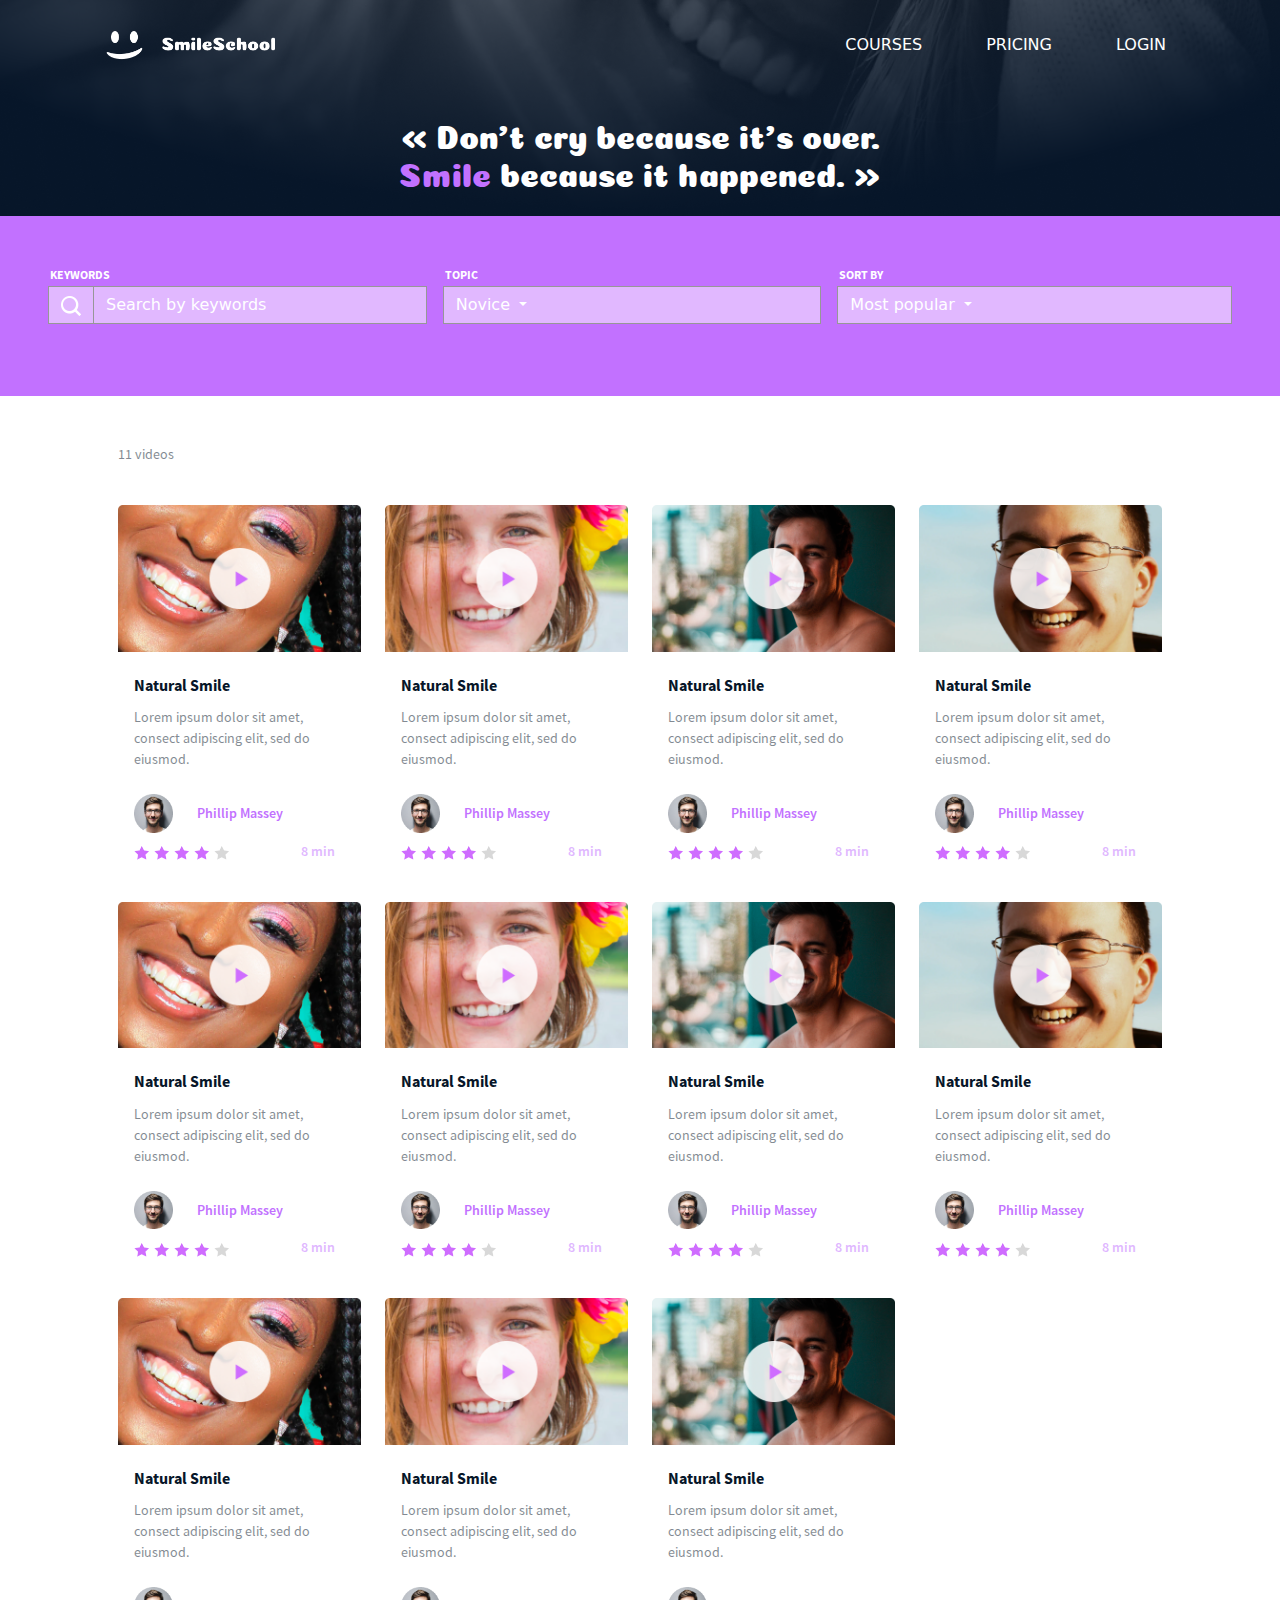
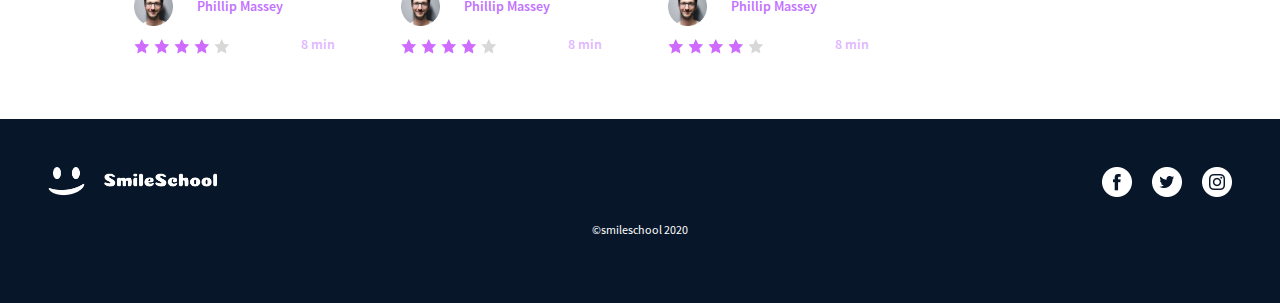
==== commit 0eef4978: "mobile for nav bar" ====
--- a/0-courses.html
+++ b/0-courses.html
@@ -28,31 +28,51 @@
     background-size: cover;
     height: 216px;">
 
-    <nav class="navbar p-4">
+    <nav class="navbar navbar-expand-md p-4">
       <div class="container">
-        <a class="navbar-brand border-0 mx-4" href="0-homepage.html"><img src="images/logo.png" alt="Logo"></a>
-        <ul class="nav nav-underline justify-content-end">
-          <li class="nav-item mx-4">
-            <a href="0-courses.html" class="nav-link active text-white">COURSES</a>
-          </li>
-          <li class="nav-item mx-4">
-            <a href="0-pricing.html" class="nav-link text-white">PRICING</a>
-          </li>
-          <li class="nav-item mx-4">
-            <a href="link" class="nav-link text-white">LOGIN</a>
-          </li>
-        </ul>
+        <div class="d-flex w-100 justify-content-between align-items-center d-md-none">
+          <!-- Hamburger for mobile -->
+          <button class="navbar-toggler border-0 p-0" type="button" data-bs-toggle="collapse"
+            data-bs-target="#navbarNav" aria-controls="navbarNav" aria-expanded="false" aria-label="Toggle navigation">
+            <img src="images/hamburger.png" alt="Menu" style="width: 30px; height: 30px;">
+          </button>
+          <!-- Mobile logo -->
+          <div class="mx-auto">
+            <img src="images/mobile-logo.png" alt="Mobile Logo" style="width: 100px; height: auto;">
+          </div>
+        </div>
+        <!-- Desktop logo -->
+        <a class="navbar-brand border-0 mx-4 d-none d-md-block" href="0-homepage.html">
+          <img src="images/logo.png" alt="Logo">
+        </a>
+        <!-- Nav links  -->
+        <div class="collapse navbar-collapse" id="navbarNav">
+          <ul class="navbar-nav ms-auto d-md-flex flex-column flex-md-row align-items-center">
+            <li class="nav-item mx-md-4">
+              <a href="0-courses.html" class="nav-link active text-white">COURSES</a>
+            </li>
+            <li class="nav-item mx-md-4">
+              <a href="0-pricing.html" class="nav-link text-white">PRICING</a>
+            </li>
+            <li class="nav-item mx-md-4">
+              <a href="link" class="nav-link text-white">LOGIN</a>
+            </li>
+          </ul>
+        </div>
       </div>
     </nav>
 
+
+
     <!--Banner-->
 
-    <div class="banner container">
+    <div class="banner container mb-5 d-none d-md-block">
       <div class="dont-cry-smile row-center mt-4">
-        <h1 class="text-center">« Don’t cry because it’s over.<br>
+        <h1 class="text-center mb-sm-5">« Don’t cry because it’s over.<br>
           <span class="smile-quote">Smile</span> because it happened. »
         </h1>
       </div>
+    </div>
 
 
 
@@ -61,10 +81,8 @@
 
   </header>
   <!--Inputs-->
-  <div class="input-section container-fluid p-5 d-flex">
-
-
-    <div class="col-4">
+  <div class="input-section container-fluid p-5 d-flex flex-wrap">
+    <div class="col-lg-4 col-md-12 col-sm-12 mb-4 pe-lg-3">
       <p>KEYWORDS</p>
       <div class="search-by input-group">
         <button type="button" class="mag-button btn" data-bs-toggle="dropdown">
@@ -75,7 +93,7 @@
       </div>
     </div>
 
-    <div class="col-4">
+    <div class="col-lg-4 col-md-6 col-sm-12 mb-4 pe-md-3">
       <p>TOPIC</p>
       <div class="novice-dropdown input-group">
         <button type="button" class="btn dropdown-toggle text-start" data-bs-toggle="dropdown">
@@ -86,12 +104,11 @@
           <li><a class="dropdown-item" href="#">Intermediate</a></li>
           <li><a class="dropdown-item" href="#">Expert</a></li>
         </ul>
-
-      </div>
-    </div>
-    <div class="col-4">
+      </div>
+    </div>
+
+    <div class="col-lg-4 col-md-6 col-sm-12 mb-4 pl-md-3">
       <p>SORT BY</p>
-
       <div class="popular-dropdown input-group">
         <button type="button" class="btn dropdown-toggle text-start" data-bs-toggle="dropdown">
           Most popular
@@ -101,12 +118,13 @@
           <li><a class="dropdown-item" href="#">Most recent</a></li>
           <li><a class="dropdown-item" href="#">Most viewed</a></li>
         </ul>
-
       </div>
     </div>
   </div>
-  </div>
-  </div>
+
+
+
+
 
 
   <!--Video-->
--- a/styles.css
+++ b/styles.css
@@ -67,6 +67,7 @@
 }
 
 
+
 .nav a {
   font-family: 'Source Sans Pro-Bold';
   font-size: 12px;
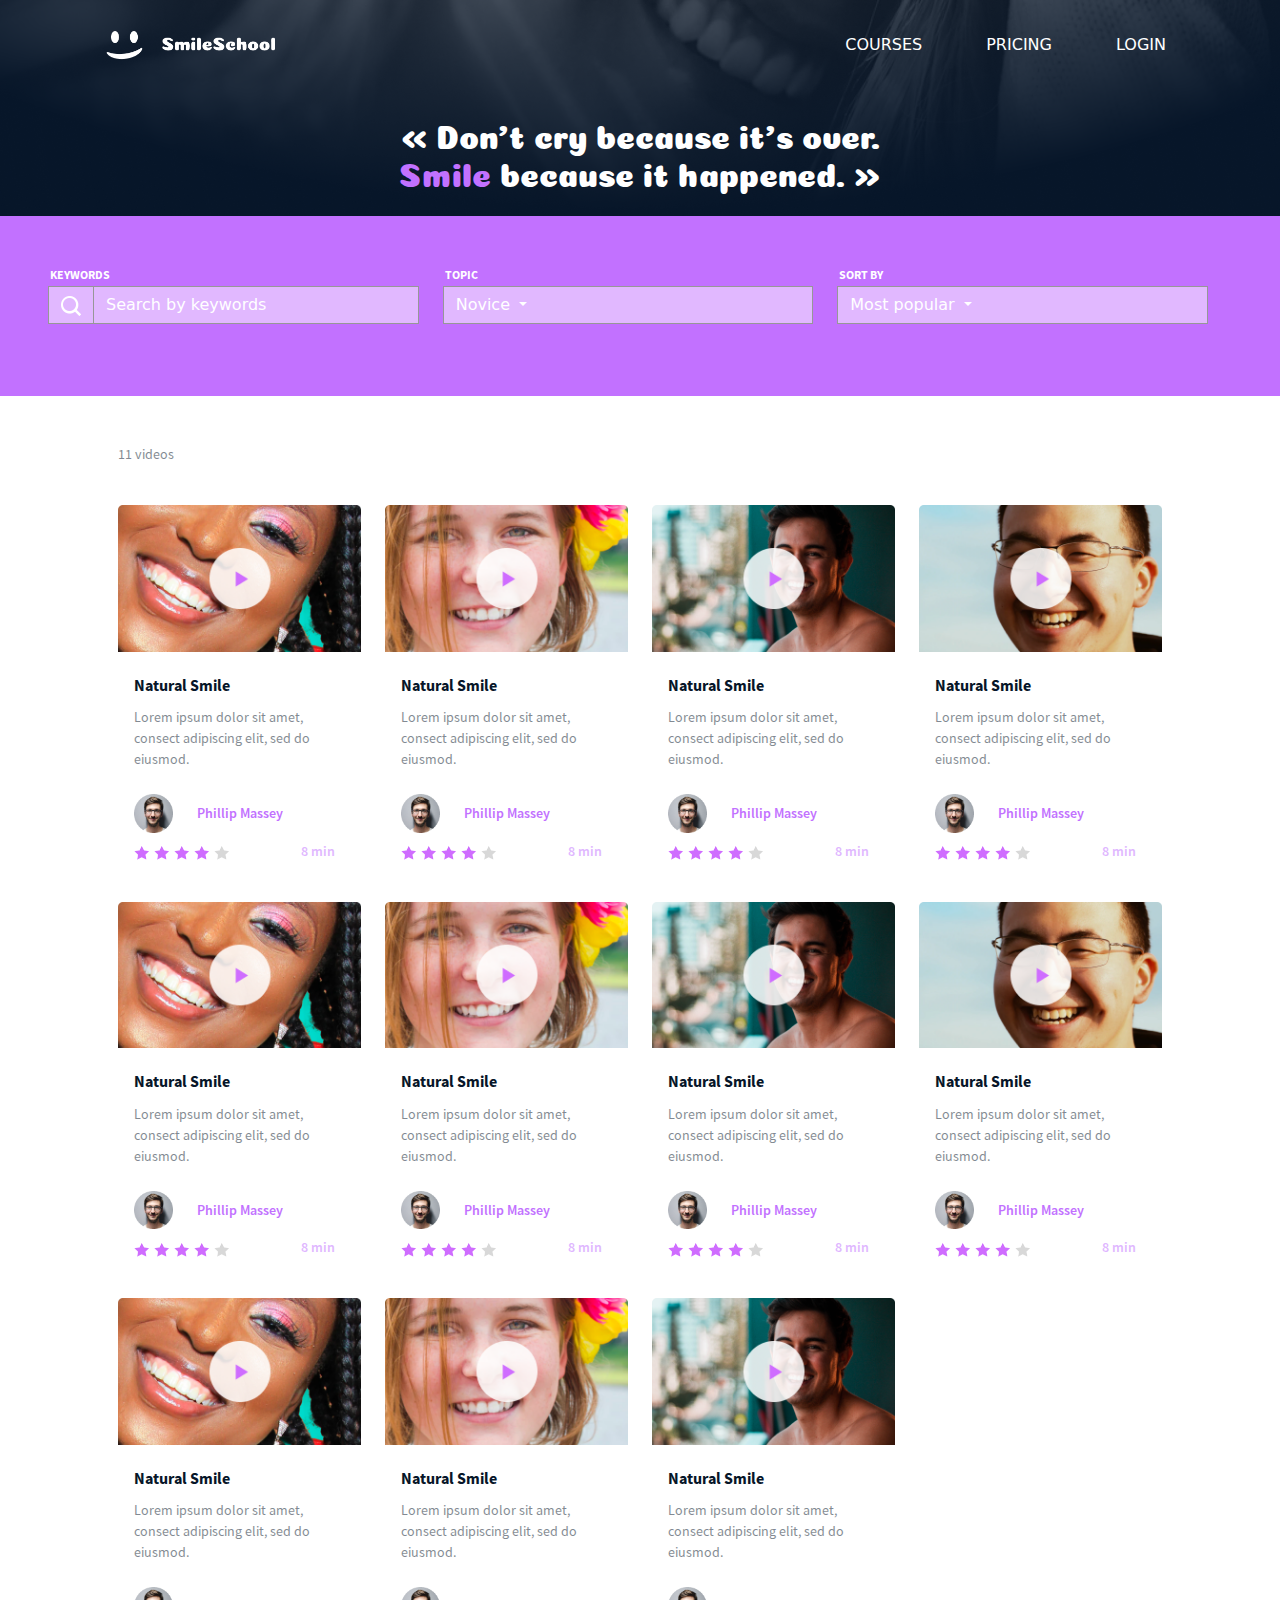
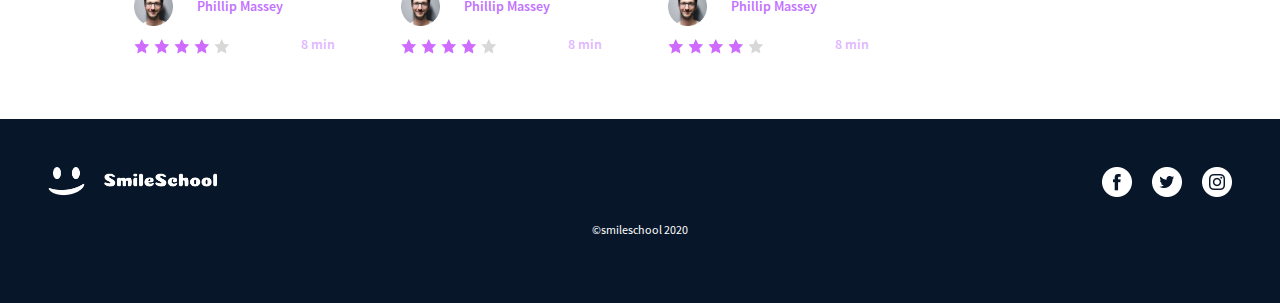
==== commit 985d2a77: "input section resposive for version" ====
--- a/0-courses.html
+++ b/0-courses.html
@@ -45,7 +45,7 @@
         <a class="navbar-brand border-0 mx-4 d-none d-md-block" href="0-homepage.html">
           <img src="images/logo.png" alt="Logo">
         </a>
-        <!-- Nav links  -->
+        <!-- Navbar links  -->
         <div class="collapse navbar-collapse" id="navbarNav">
           <ul class="navbar-nav ms-auto d-md-flex flex-column flex-md-row align-items-center">
             <li class="nav-item mx-md-4">
@@ -81,46 +81,50 @@
 
   </header>
   <!--Inputs-->
-  <div class="input-section container-fluid p-5 d-flex flex-wrap">
-    <div class="col-lg-4 col-md-12 col-sm-12 mb-4 pe-lg-3">
-      <p>KEYWORDS</p>
-      <div class="search-by input-group">
-        <button type="button" class="mag-button btn" data-bs-toggle="dropdown">
-          <img src="images/mag.png" alt="Search">
-        </button>
-        <input type="text" class="form-control" placeholder="Search by keywords" aria-label="Search by keywords"
-          aria-describedby="basic-addon1">
-      </div>
-    </div>
-
-    <div class="col-lg-4 col-md-6 col-sm-12 mb-4 pe-md-3">
-      <p>TOPIC</p>
-      <div class="novice-dropdown input-group">
-        <button type="button" class="btn dropdown-toggle text-start" data-bs-toggle="dropdown">
-          Novice
-        </button>
-        <ul class="dropdown-menu">
-          <li><a class="dropdown-item" href="#">Novice</a></li>
-          <li><a class="dropdown-item" href="#">Intermediate</a></li>
-          <li><a class="dropdown-item" href="#">Expert</a></li>
-        </ul>
-      </div>
-    </div>
-
-    <div class="col-lg-4 col-md-6 col-sm-12 mb-4 pl-md-3">
-      <p>SORT BY</p>
-      <div class="popular-dropdown input-group">
-        <button type="button" class="btn dropdown-toggle text-start" data-bs-toggle="dropdown">
-          Most popular
-        </button>
-        <ul class="dropdown-menu">
-          <li><a class="dropdown-item" href="#">Most popular</a></li>
-          <li><a class="dropdown-item" href="#">Most recent</a></li>
-          <li><a class="dropdown-item" href="#">Most viewed</a></li>
-        </ul>
+  <div class="input-section container-fluid p-5">
+    <div class="row w-100">
+      <div class="col-lg-4 col-md-6 col-sm-12 mb-4">
+        <p>KEYWORDS</p>
+        <div class="search-by input-group">
+          <button type="button" class="mag-button btn" data-bs-toggle="dropdown">
+            <img src="images/mag.png" alt="Search">
+          </button>
+          <input type="text" class="form-control" placeholder="Search by keywords" aria-label="Search by keywords"
+            aria-describedby="basic-addon1">
+        </div>
+      </div>
+
+      <div class="col-lg-4 col-md-3 col-sm-6 mb-4">
+        <p>TOPIC</p>
+        <div class="novice-dropdown input-group">
+          <button type="button" class="btn dropdown-toggle text-start" data-bs-toggle="dropdown">
+            Novice
+          </button>
+          <ul class="dropdown-menu">
+            <li><a class="dropdown-item" href="#">Novice</a></li>
+            <li><a class="dropdown-item" href="#">Intermediate</a></li>
+            <li><a class="dropdown-item" href="#">Expert</a></li>
+          </ul>
+        </div>
+      </div>
+
+      <div class="col-lg-4 col-md-3 col-sm-6 mb-4">
+        <p>SORT BY</p>
+        <div class="popular-dropdown input-group">
+          <button type="button" class="btn dropdown-toggle text-start" data-bs-toggle="dropdown">
+            Most popular
+          </button>
+          <ul class="dropdown-menu">
+            <li><a class="dropdown-item" href="#">Most popular</a></li>
+            <li><a class="dropdown-item" href="#">Most recent</a></li>
+            <li><a class="dropdown-item" href="#">Most viewed</a></li>
+          </ul>
+        </div>
       </div>
     </div>
   </div>
+
+
 
 
 
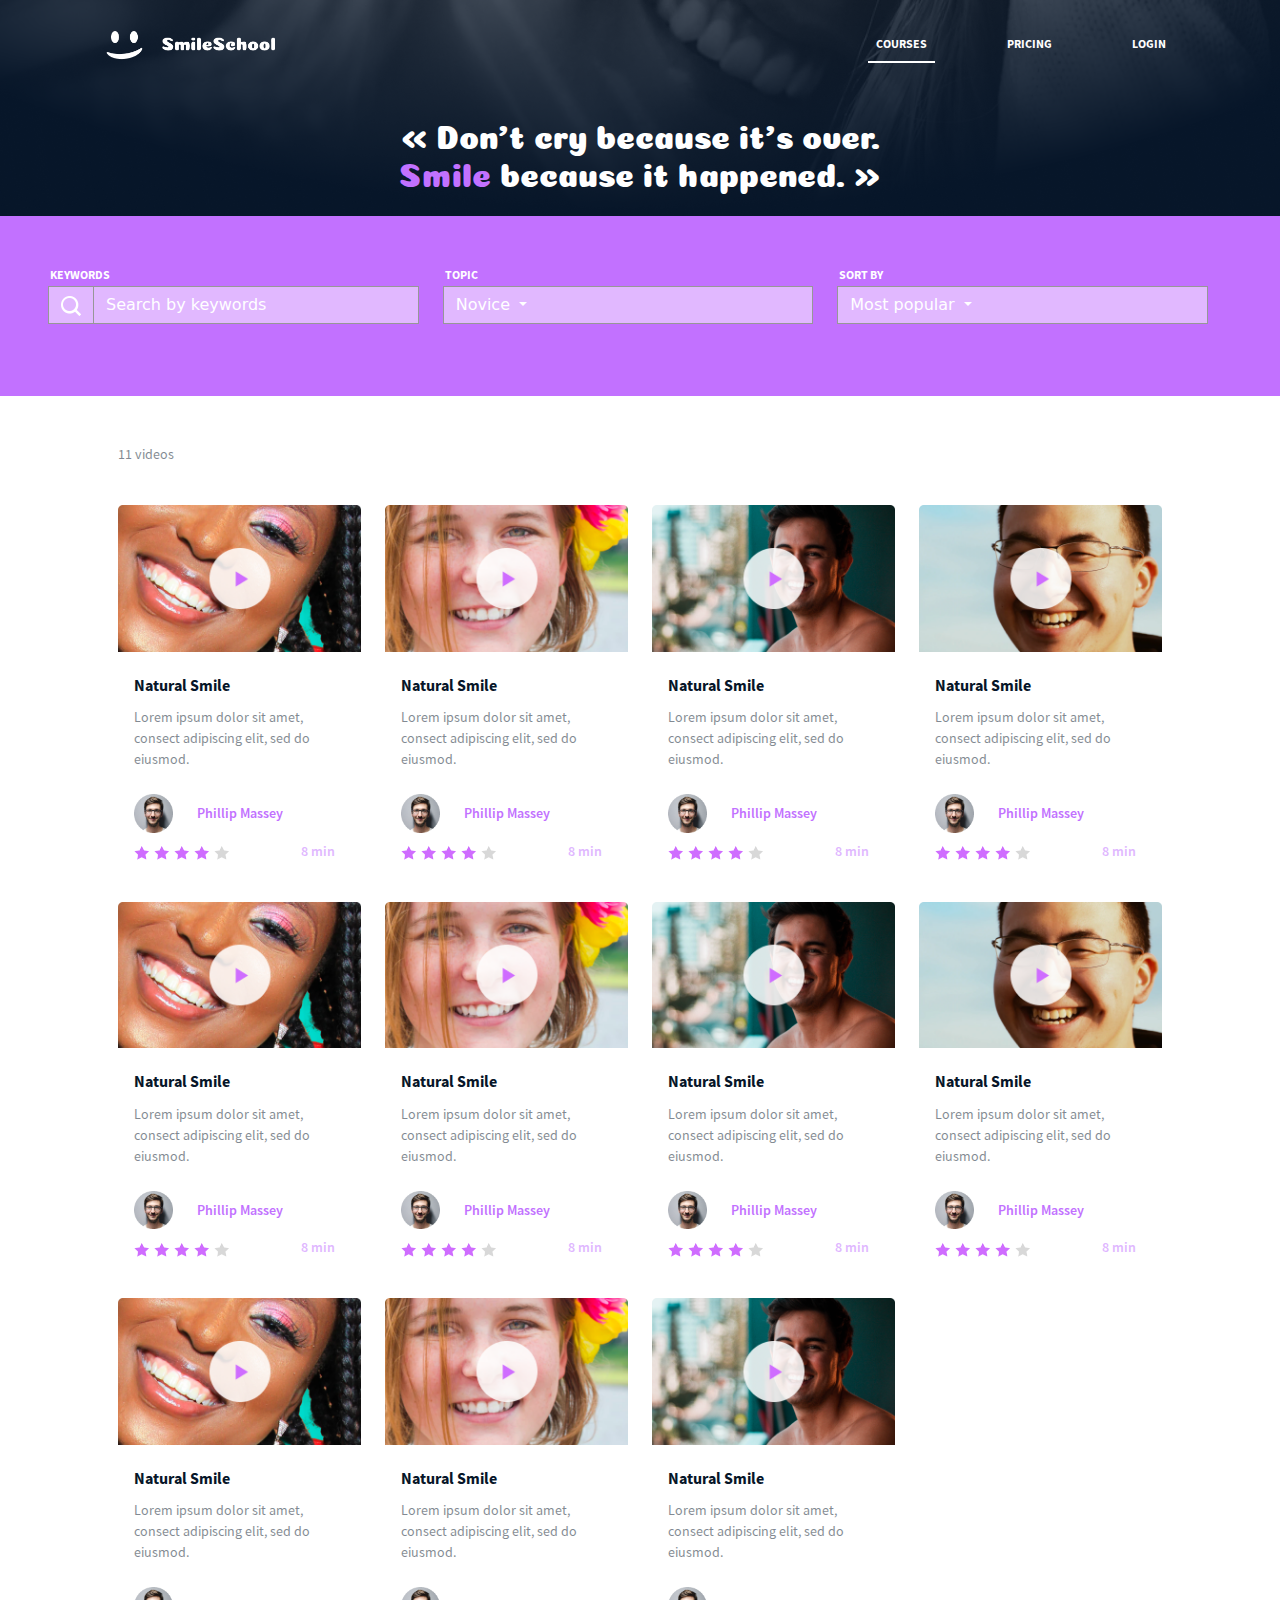
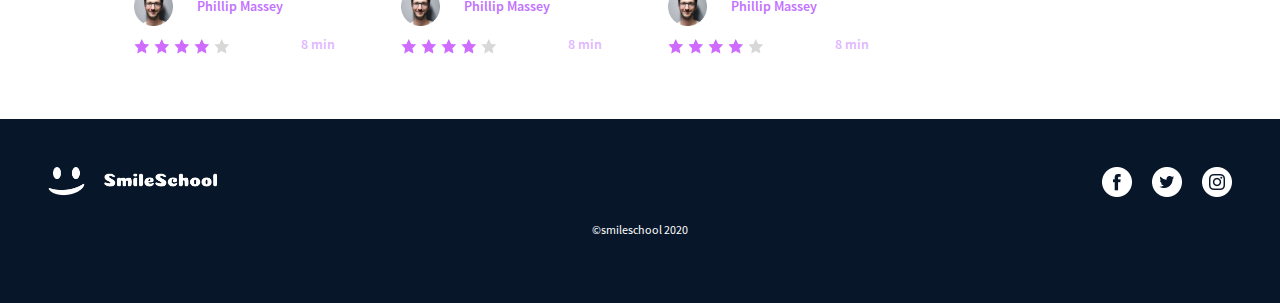
==== commit 7d294d79: "nav underline" ====
--- a/0-courses.html
+++ b/0-courses.html
@@ -47,7 +47,7 @@
         </a>
         <!-- Navbar links  -->
         <div class="collapse navbar-collapse" id="navbarNav">
-          <ul class="navbar-nav ms-auto d-md-flex flex-column flex-md-row align-items-center">
+          <ul class="navbar-nav nav nav-underline ms-auto d-md-flex flex-column flex-md-row align-items-center">
             <li class="nav-item mx-md-4">
               <a href="0-courses.html" class="nav-link active text-white">COURSES</a>
             </li>
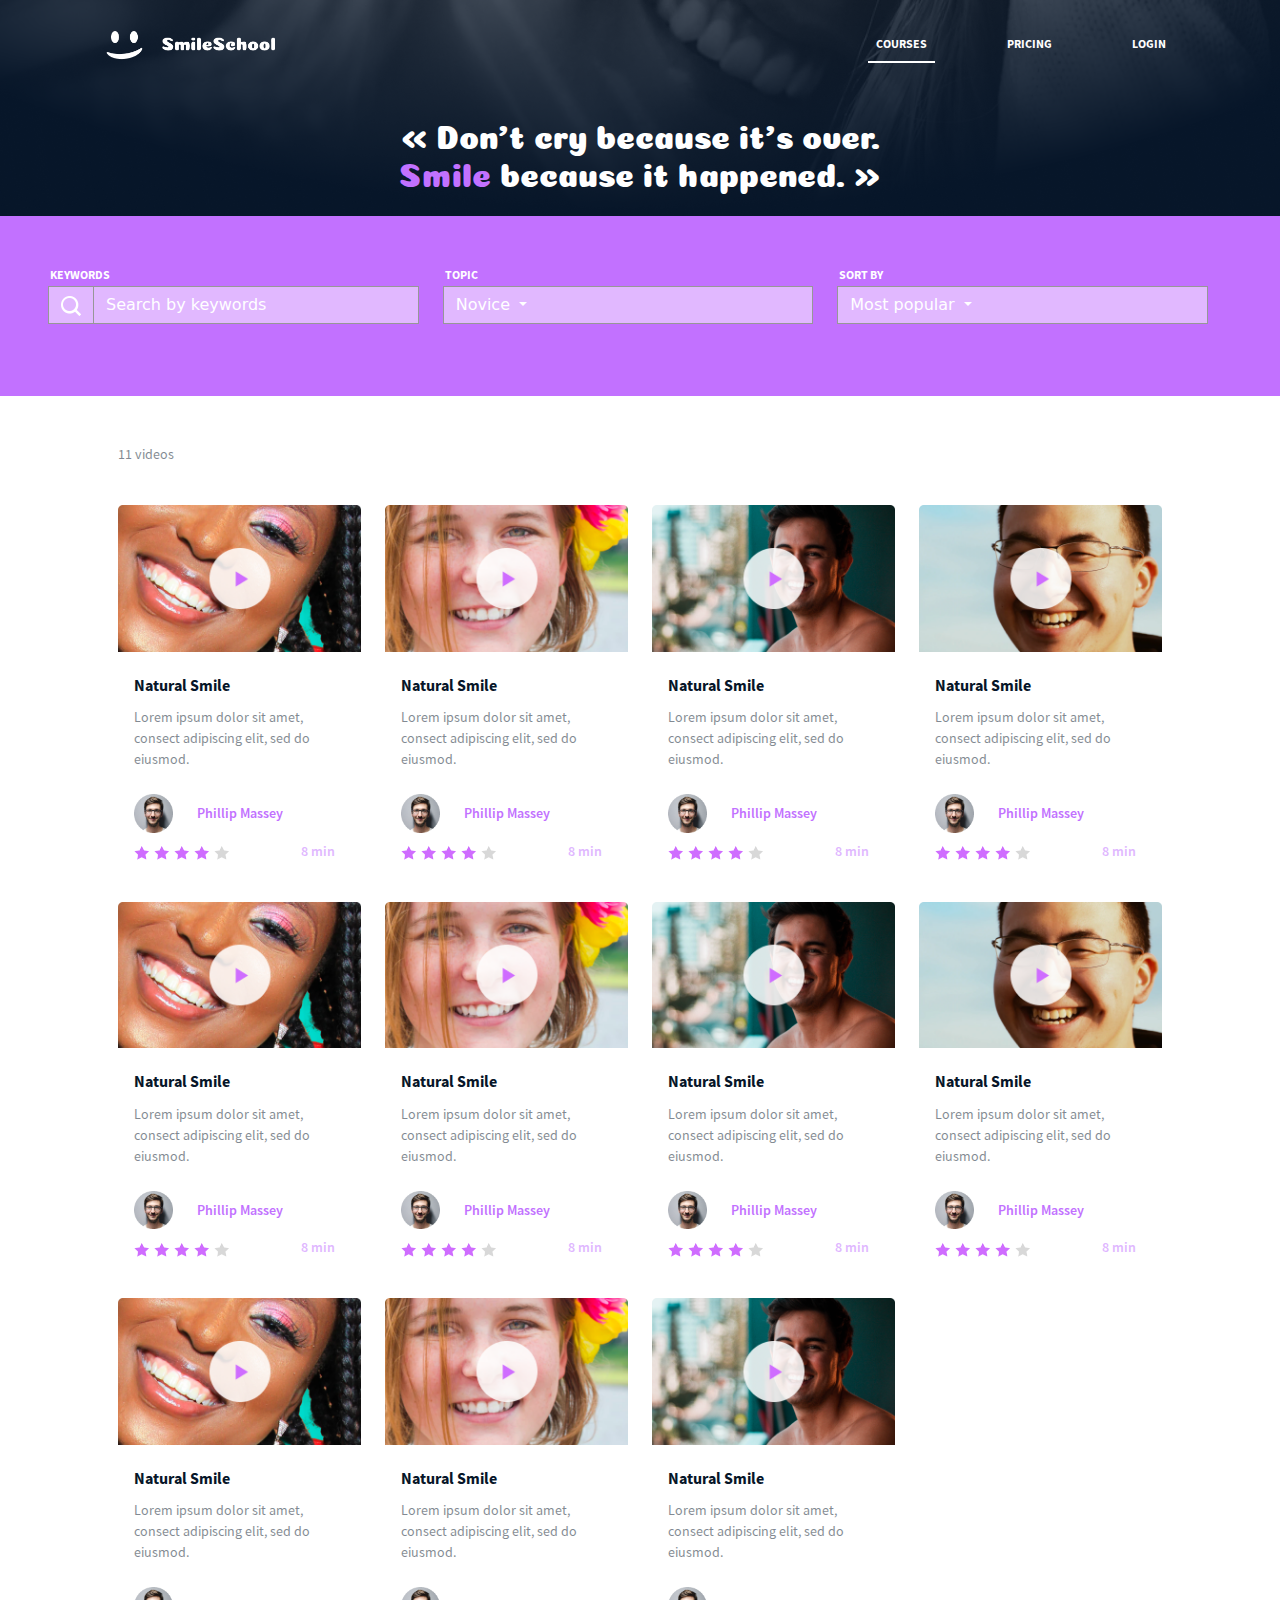
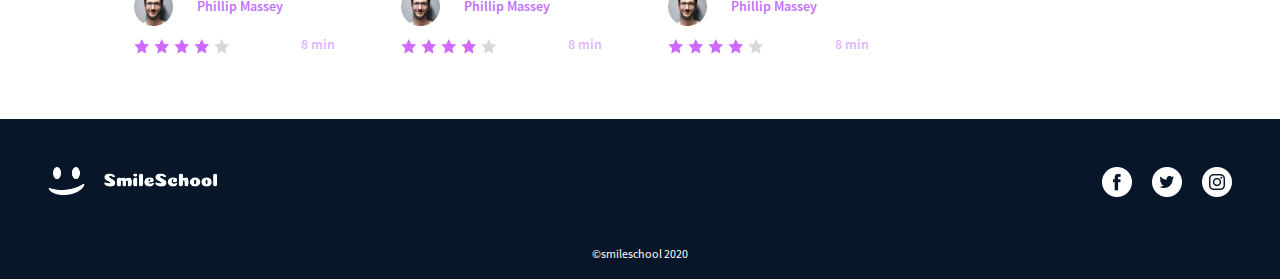
==== commit ff94f0f1: "footer fix" ====
--- a/0-courses.html
+++ b/0-courses.html
@@ -38,7 +38,9 @@
           </button>
           <!-- Mobile logo -->
           <div class="mx-auto">
-            <img src="images/mobile-logo.png" alt="Mobile Logo" style="width: 100px; height: auto;">
+            <a href="0-homepage.html">
+              <img src="images/mobile-logo.png" alt="Mobile Logo" style="width: 100px; height: auto;">
+            </a>
           </div>
         </div>
         <!-- Desktop logo -->
@@ -131,6 +133,7 @@
 
 
 
+
   <!--Video-->
   <div class="container d-flex justify-content-center p-5">
     <div class="video row">
@@ -460,8 +463,8 @@
 
   <!--Footer-->
   <footer>
-    <div class="footer container-fluid p-5">
-      <div class="row">
+    <div class="footer container-fluid px-5">
+      <div class="row pt-5">
         <div class="footer-img col-md-6 d-flex justify-content-start align-items-start ">
           <img src="images/logo.png" alt="Logo">
         </div>
@@ -471,8 +474,8 @@
           </a>
         </div>
       </div>
-      <div class="row pt-4">
-        <div class="col-12 text-center ">
+      <div class="row pt-5 align-bottom">
+        <div class="col-12 text-center align-bottom">
           <p>©smileschool 2020</p>
         </div>
       </div>
--- a/styles.css
+++ b/styles.css
@@ -442,3 +442,27 @@
   color: #071629;
   opacity: 29%;
 }
+
+/* For screens 375px or less (mobile) */
+@media (max-width: 375px) {
+  .four-pros .col-custom {
+    flex: 0 0 50%;
+    max-width: 50%;
+  }
+}
+
+/*  376px to 768px (tablets) */
+@media (min-width: 376px) and (max-width: 768px) {
+  .four-pros .col-custom {
+    flex: 0 0 50%;
+    max-width: 50%;
+  }
+}
+
+/* For screens 769px and above (desktop) */
+@media (min-width: 769px) {
+  .four-pros .col-custom {
+    flex: 0 0 25%;
+    max-width: 25%;
+  }
+}
